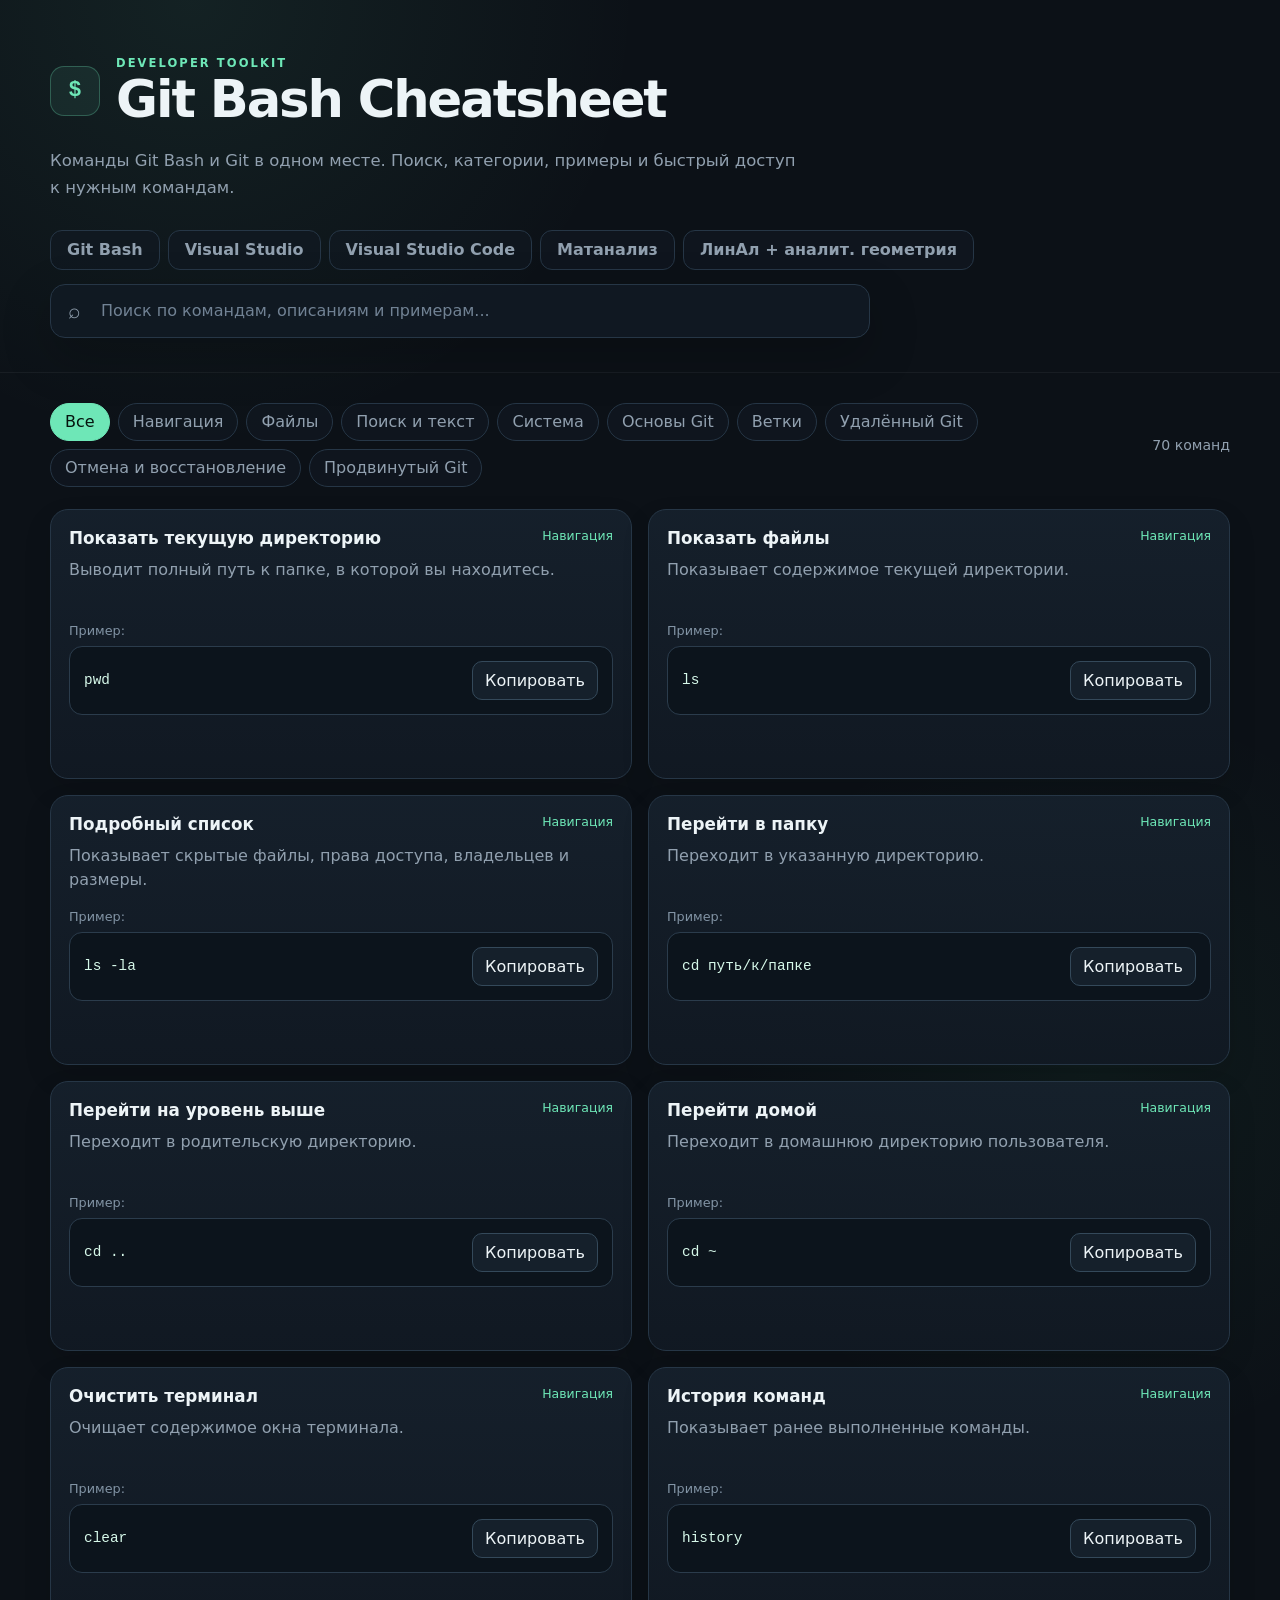
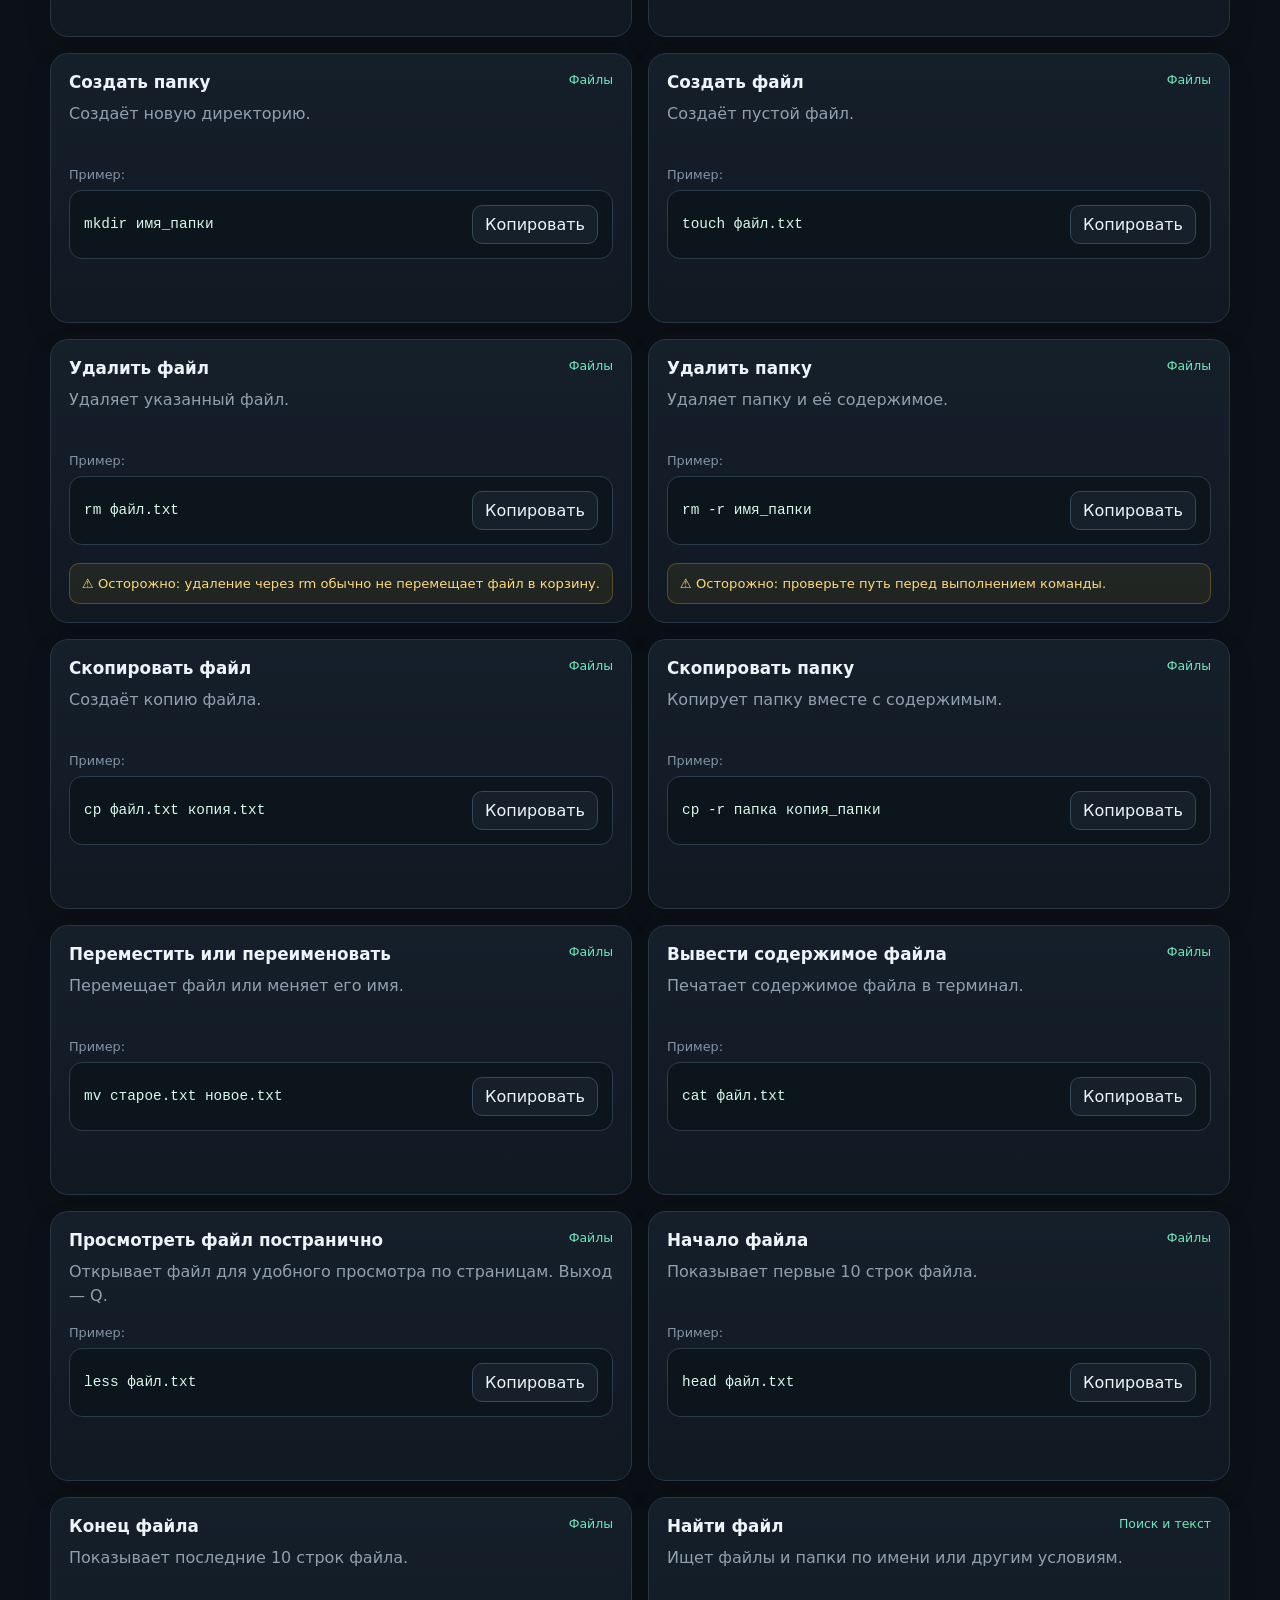
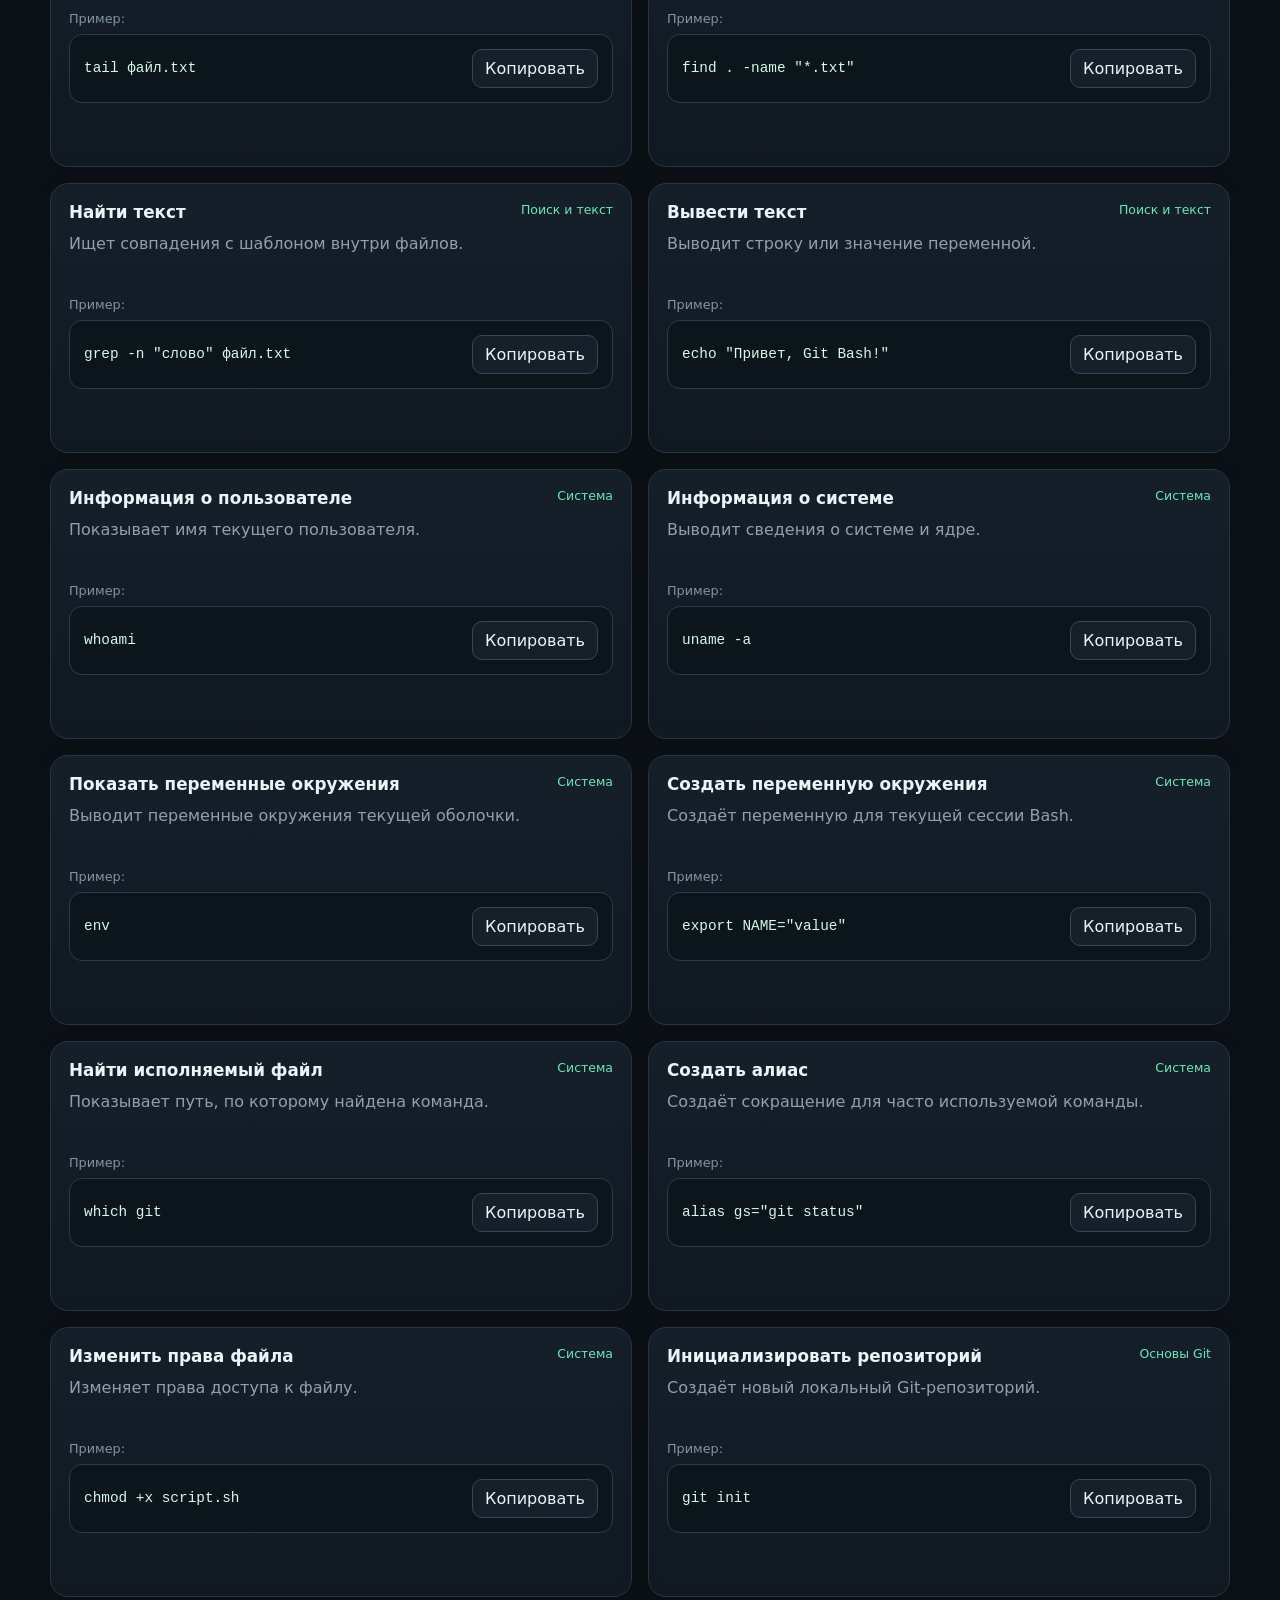
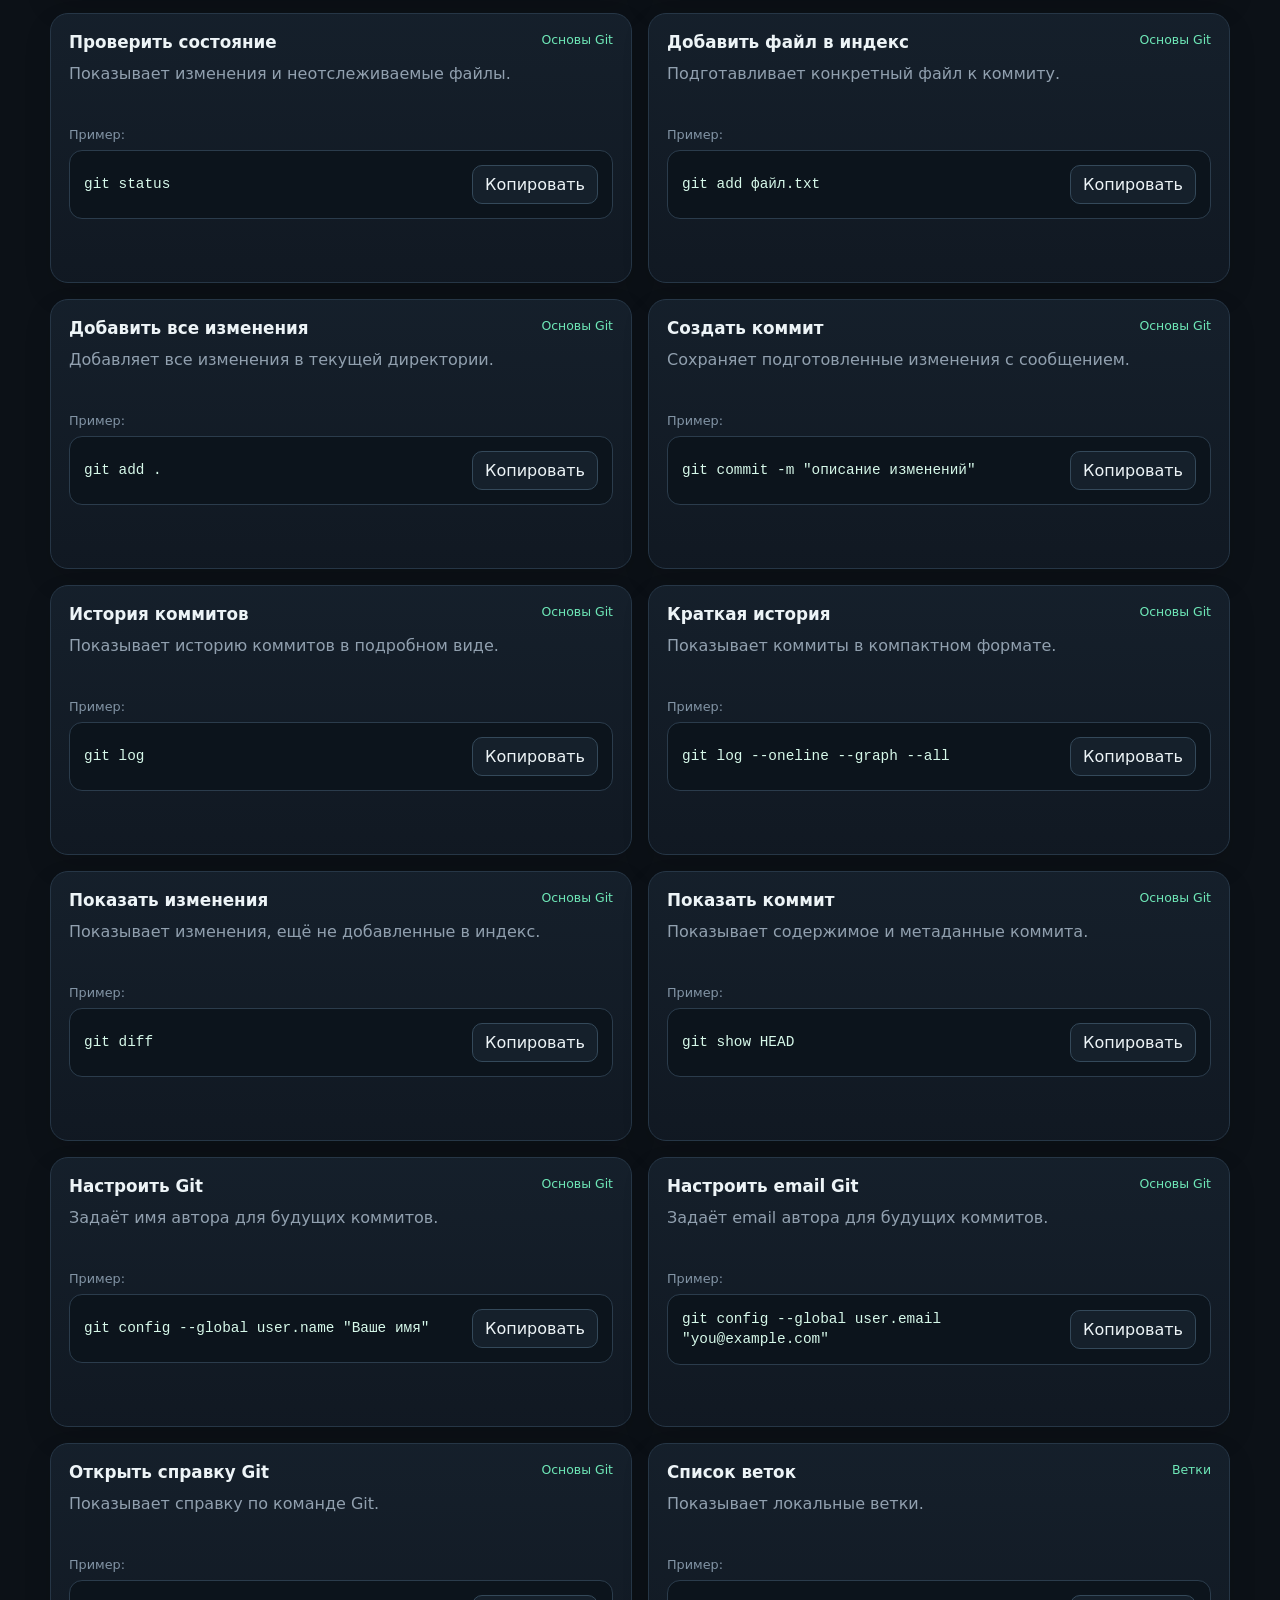
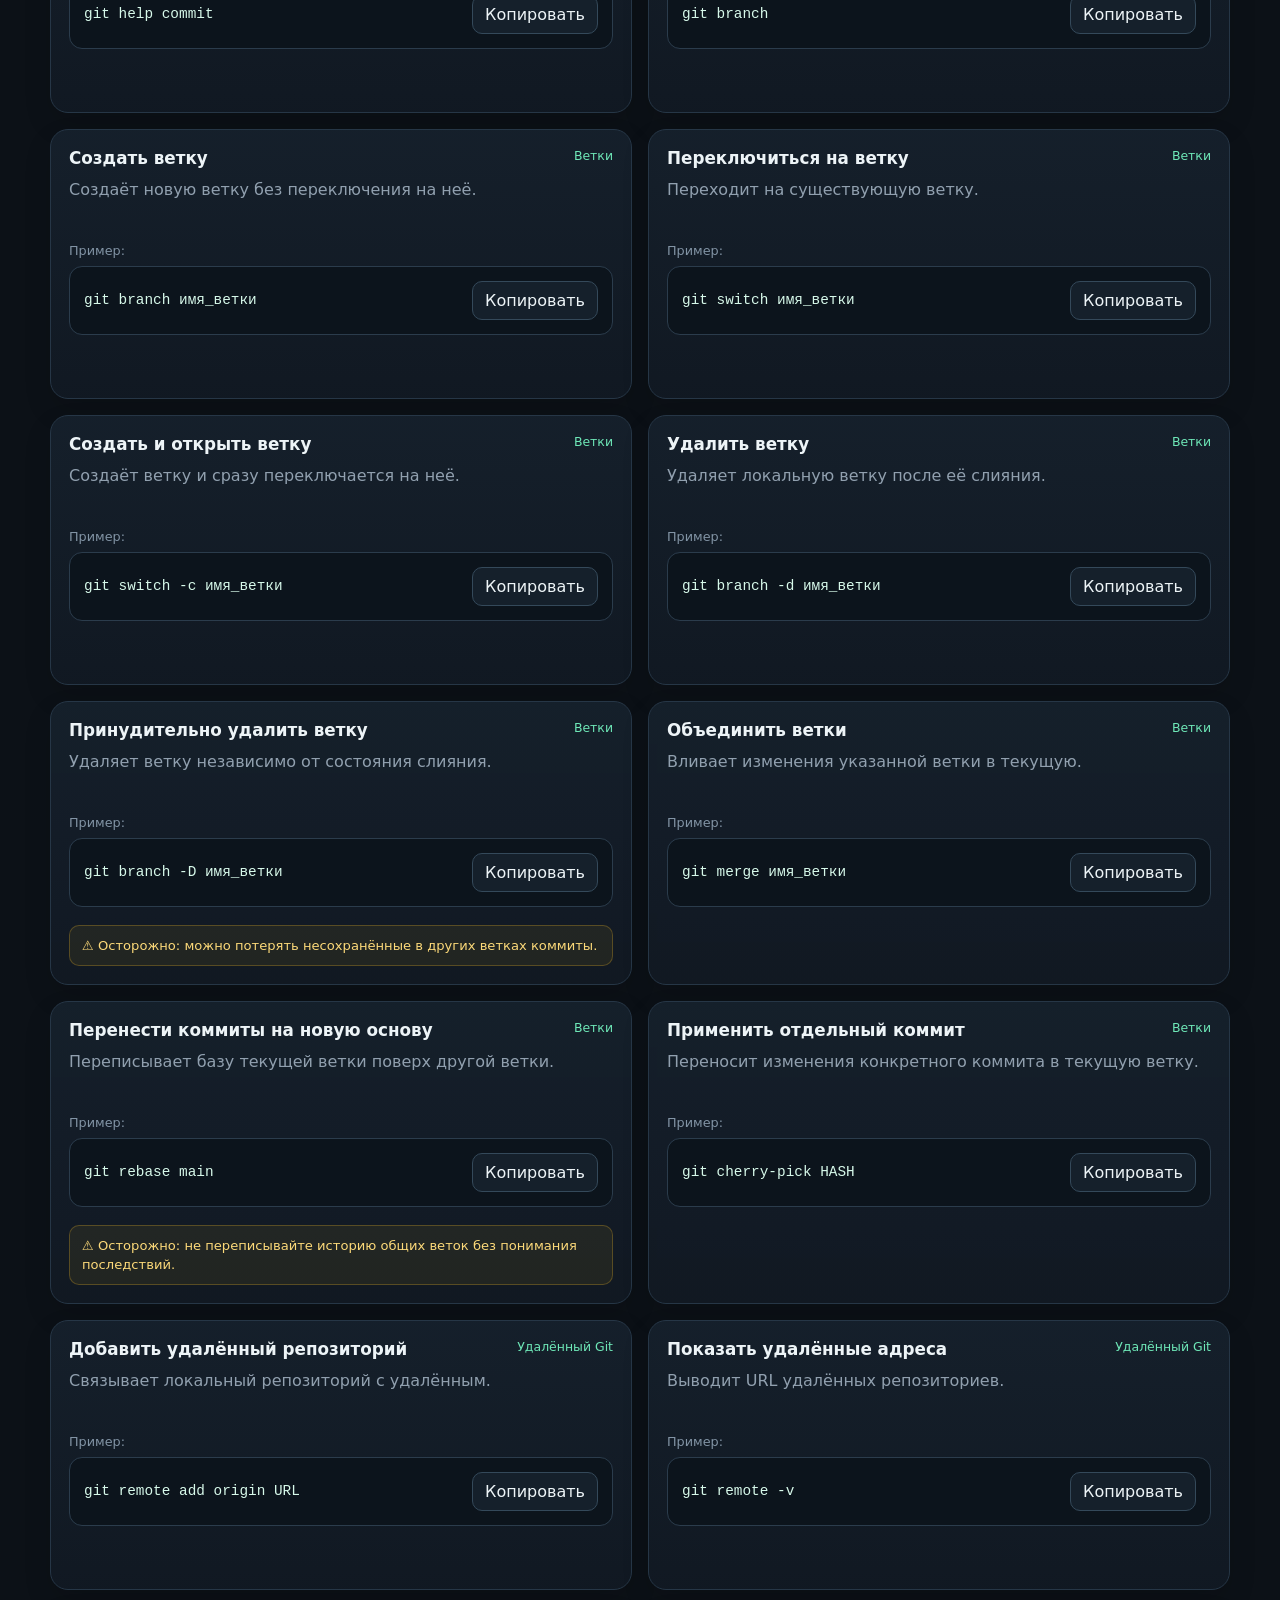
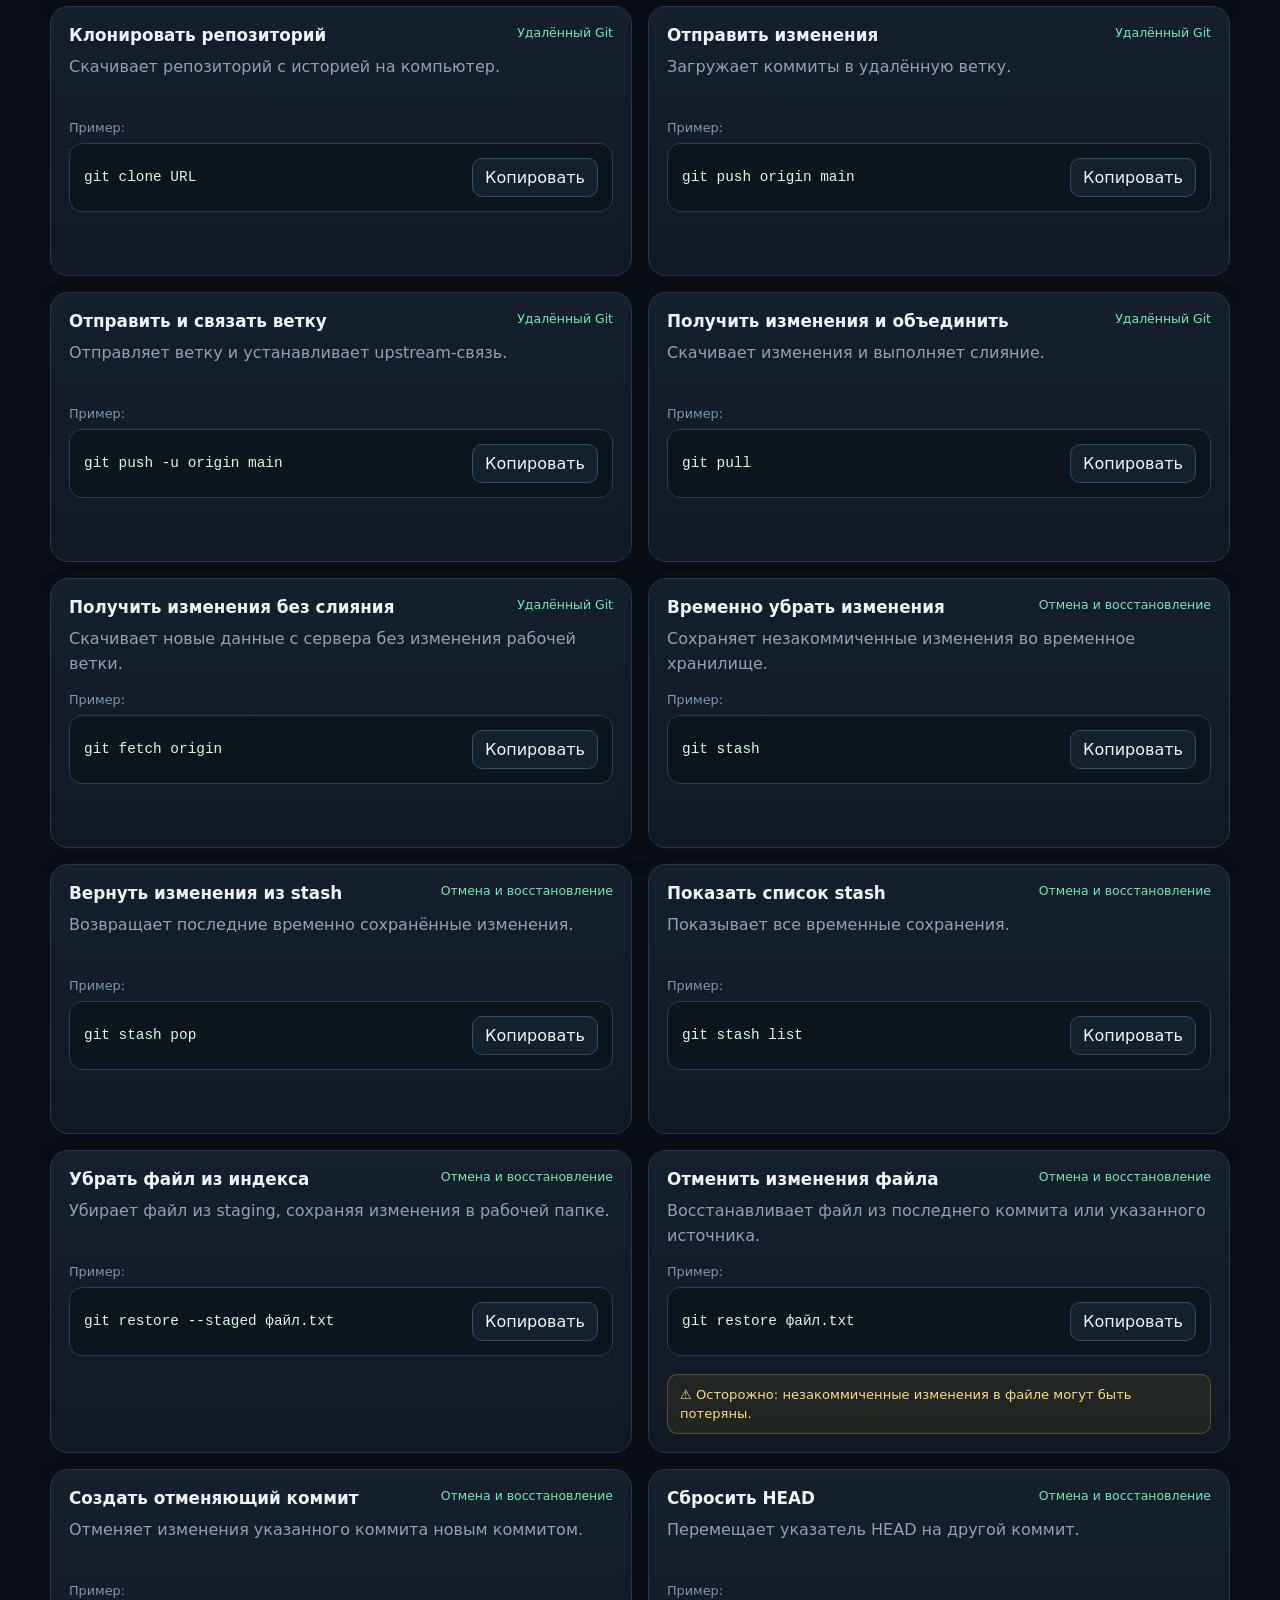
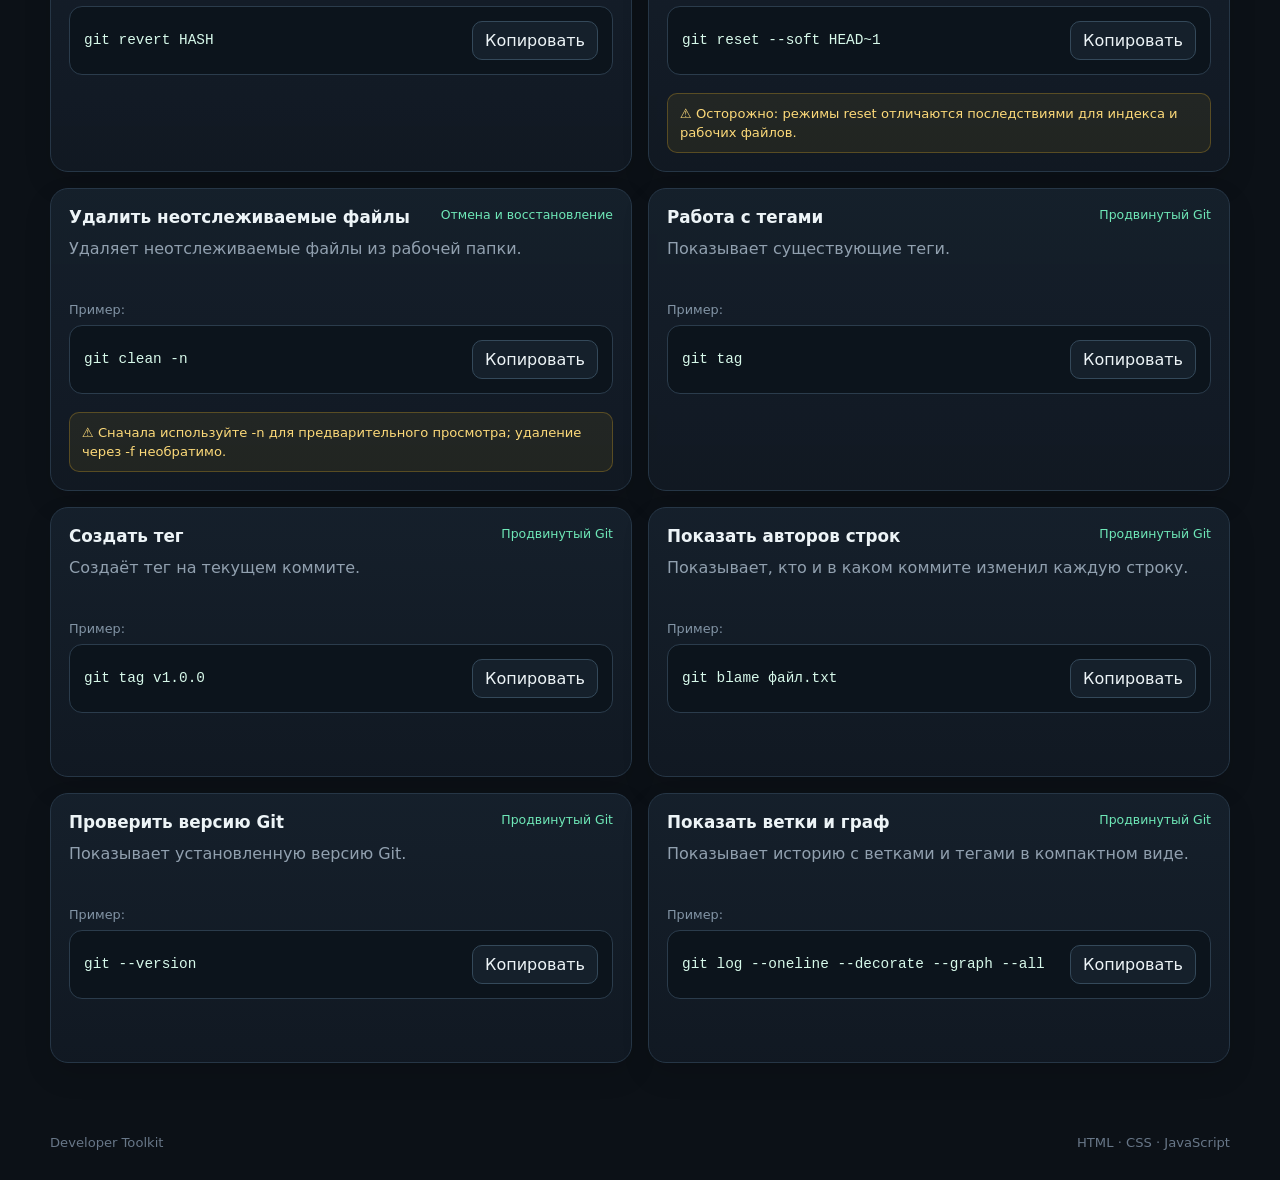
==== index.html @ b199ae19 "Initial commit" ====
<!DOCTYPE html>
<html lang="ru">
<head>
  <meta charset="UTF-8">
  <meta name="viewport" content="width=device-width, initial-scale=1.0">
  <meta name="description" content="Developer Toolkit — Git Bash, Visual Studio и Visual Studio Code для Python и C++.">
  <title>Developer Toolkit — Git Bash</title>
  <link rel="stylesheet" href="styles.css">
</head>
<body>
  <div class="page">
    <header class="hero">
      <div class="hero__content">
        <div class="brand">
          <div class="brand__icon">$</div>
          <div>
            <span class="eyebrow">DEVELOPER TOOLKIT</span>
            <h1>Git Bash Cheatsheet</h1>
          </div>
        </div>
        <p class="hero__text">Команды Git Bash и Git в одном месте. Поиск, категории, примеры и быстрый доступ к нужным командам.</p>
        <nav class="section-nav" aria-label="Разделы справочника">
  <a class="section-nav__item" href="index.html">Git Bash</a>
  <a class="section-nav__item" href="visual-studio.html">Visual Studio</a>
  <a class="section-nav__item" href="vscode.html">Visual Studio Code</a>
  <a class="section-nav__item" href="mathematical-analysis.html">Матанализ</a>
  <a class="section-nav__item" href="linear-algebra.html">ЛинАл + аналит. геометрия</a>
</nav>
        <div class="search" id="gitSearch">
          <span class="search__icon">⌕</span>
          <input id="searchInput" type="search" placeholder="Поиск по командам, описаниям и примерам..." autocomplete="off">
          <button id="clearSearch" class="search__clear" type="button" aria-label="Очистить поиск">×</button>
        </div>
      </div>
    </header>

    <main class="container">
<section id="gitbashView" class="view is-active" aria-label="Справочник Git Bash">
        <div class="toolbar">
          <div id="categoryTabs" class="tabs" role="tablist" aria-label="Категории команд"></div>
          <span id="commandCount" class="count"></span>
        </div>
        <section id="commandsGrid" class="commands-grid" aria-live="polite"></section>
        <div id="emptyState" class="empty hidden">
          <div class="empty__icon">⌁</div>
          <h2>Ничего не найдено</h2>
          <p>Попробуйте изменить поисковый запрос или выбрать другую категорию.</p>
        </div>
      </section>
    </main>

    <footer class="footer">
      <span>Developer Toolkit</span>
      <span>HTML · CSS · JavaScript</span>
    </footer>
  </div>
<script src="script.js"></script>
</body>
</html>
---- styles.css ----
/* =========================================================
   Git Bash Cheatsheet
   Основные переменные проекта
   ========================================================= */

:root {
  --bg: #0c1117;

  --surface: #111923;
  --surface-2: #16212d;
  --surface-3: #1a2735;

  --border: #263646;

  --text: #edf4f7;
  --muted: #91a0af;

  --accent: #6ee7b7;
  --accent-2: #4ade80;

  --warning: #fbbf24;
  --danger: #fb7185;

  --shadow: 0 18px 50px rgba(0, 0, 0, 0.22);

  --radius: 18px;
}


/* =========================================================
   Базовые настройки
   ========================================================= */

* {
  box-sizing: border-box;
}

html {
  scroll-behavior: smooth;
}

body {
  margin: 0;

  color: var(--text);

  background:
    radial-gradient(
      circle at 15% 0%,
      rgba(110, 231, 183, 0.08),
      transparent 28rem
    ),
    radial-gradient(
      circle at 85% 10%,
      rgba(74, 222, 128, 0.05),
      transparent 24rem
    ),
    var(--bg);

  font-family:
    Inter,
    ui-sans-serif,
    system-ui,
    -apple-system,
    BlinkMacSystemFont,
    "Segoe UI",
    sans-serif;
}

button,
input {
  font: inherit;
}

button {
  cursor: pointer;
}


/* =========================================================
   Общие контейнеры
   ========================================================= */

.hero__content,
.container,
.footer {
  width: min(1180px, calc(100% - 40px));
  margin: 0 auto;
}


/* =========================================================
   Верхняя часть сайта
   ========================================================= */

.hero {
  padding: 56px 20px 34px;

  border-bottom: 1px solid rgba(255, 255, 255, 0.05);
}

.brand {
  display: flex;
  align-items: center;
  gap: 16px;
}

.brand__icon {
  display: grid;

  width: 50px;
  height: 50px;

  place-items: center;

  border: 1px solid rgba(110, 231, 183, 0.28);
  border-radius: 14px;

  color: var(--accent);
  background: rgba(110, 231, 183, 0.08);

  font:
    700 1.35rem/1
    "Cascadia Code",
    Consolas,
    monospace;
}

.eyebrow {
  display: block;

  margin-bottom: 4px;

  color: var(--accent);

  font-size: 0.72rem;
  font-weight: 700;
  letter-spacing: 0.18em;
}

h1 {
  margin: 0;

  font-size: clamp(2rem, 4vw, 3.2rem);
  line-height: 1;
  letter-spacing: -0.04em;
}

.hero__text {
  max-width: 760px;

  margin: 22px 0 28px;

  color: var(--muted);

  font-size: 1.03rem;
  line-height: 1.65;
}


/* =========================================================
   Поиск
   ========================================================= */

.search {
  position: relative;

  display: flex;
  align-items: center;

  max-width: 820px;
}

.search input {
  width: 100%;
  height: 54px;

  padding: 0 54px 0 50px;

  border: 1px solid var(--border);
  border-radius: 15px;

  outline: none;

  color: var(--text);
  background: rgba(17, 25, 35, 0.92);

  box-shadow: var(--shadow);

  transition:
    border-color 0.2s,
    box-shadow 0.2s;
}

.search input::placeholder {
  color: #718294;
}

.search input:focus {
  border-color: rgba(110, 231, 183, 0.55);

  box-shadow:
    0 0 0 4px rgba(110, 231, 183, 0.08);
}

.search__icon {
  position: absolute;
  left: 18px;

  color: var(--muted);

  font-size: 1.3rem;

  pointer-events: none;
}

.search__clear {
  position: absolute;
  right: 12px;

  display: none;

  width: 34px;
  height: 34px;

  padding: 0;

  border: 0;
  border-radius: 10px;

  color: var(--muted);
  background: transparent;

  font-size: 1.25rem;
}

.search__clear:hover {
  color: var(--text);
  background: var(--surface-3);
}




/* =========================================================
   Навигация по разделам
   ========================================================= */

.section-nav {
  display: flex;
  gap: 8px;
  margin: 26px 0 14px;
}

.section-nav__item {
  min-height: 40px;
  padding: 0 16px;
  border: 1px solid var(--border);
  border-radius: 12px;
  color: var(--muted);
  background: rgba(17, 25, 35, 0.62);
  font-weight: 700;
  transition: color 0.2s ease, border-color 0.2s ease, background 0.2s ease, transform 0.2s ease;
}

.section-nav__item:hover {
  color: var(--text);
  border-color: #3a4e61;
  transform: translateY(-1px);
}

.section-nav__item.is-active {
  color: #06130e;
  border-color: var(--accent);
  background: var(--accent);
}

.view[hidden] {
  display: none;
}

/* =========================================================
   Инструкция по Visual Studio
   ========================================================= */

.guide-hero {
  display: flex;
  align-items: center;
  justify-content: space-between;
  gap: 28px;
  margin-bottom: 22px;
  padding: 28px;
  border: 1px solid var(--border);
  border-radius: var(--radius);
  background:
    radial-gradient(circle at 85% 20%, rgba(110, 231, 183, 0.1), transparent 18rem),
    linear-gradient(180deg, rgba(22, 33, 45, 0.92), rgba(17, 25, 35, 0.96));
  box-shadow: var(--shadow);
}

.guide-hero h2 {
  margin: 7px 0 8px;
  font-size: clamp(1.65rem, 3vw, 2.25rem);
  letter-spacing: -0.035em;
}

.guide-hero p {
  max-width: 760px;
  margin: 0;
  color: var(--muted);
  line-height: 1.65;
}

.guide-hero__badge {
  display: grid;
  flex: 0 0 auto;
  width: 76px;
  height: 76px;
  place-items: center;
  border: 1px solid rgba(110, 231, 183, 0.28);
  border-radius: 20px;
  color: var(--accent);
  background: rgba(110, 231, 183, 0.08);
  font: 800 1.55rem/1 "Cascadia Code", Consolas, monospace;
}

.guide-grid {
  display: grid;
  grid-template-columns: repeat(2, minmax(0, 1fr));
  gap: 16px;
}

.guide-card {
  position: relative;
  min-height: 100%;
  padding: 22px 22px 22px 58px;
  border: 1px solid var(--border);
  border-radius: var(--radius);
  background: linear-gradient(180deg, rgba(22, 33, 45, 0.9), rgba(17, 25, 35, 0.95));
  box-shadow: 0 12px 28px rgba(0, 0, 0, 0.12);
}

.guide-card--wide {
  grid-column: 1 / -1;
}

.guide-card__number {
  position: absolute;
  top: 22px;
  left: 18px;
  color: var(--accent);
  font: 800 0.82rem/1 "Cascadia Code", Consolas, monospace;
  letter-spacing: 0.08em;
}

.guide-card h3 {
  margin: 0 0 10px;
  font-size: 1.08rem;
}

.guide-card p,
.guide-card li {
  color: var(--muted);
  line-height: 1.6;
}

.guide-card p {
  margin: 0 0 12px;
}

.guide-card ol,
.guide-card ul {
  margin: 0;
  padding-left: 20px;
}

.guide-card li + li {
  margin-top: 7px;
}

.guide-card code {
  padding: 2px 6px;
  border: 1px solid #2b3c4c;
  border-radius: 7px;
  color: #d7f9ea;
  background: #0c141c;
  font-family: "Cascadia Code", Consolas, monospace;
  font-size: 0.9em;
}

.info-note {
  margin-top: 14px;
  padding: 12px 13px;
  border: 1px solid rgba(110, 231, 183, 0.2);
  border-radius: 11px;
  color: #bfddcf;
  background: rgba(110, 231, 183, 0.06);
  line-height: 1.5;
}

.steps-row {
  display: grid;
  grid-template-columns: repeat(4, minmax(0, 1fr));
  gap: 12px;
  margin-top: 16px;
}

.steps-row > div {
  padding: 14px;
  border: 1px solid #2b3c4c;
  border-radius: 12px;
  background: #0c141c;
}

.steps-row span {
  display: inline-grid;
  width: 28px;
  height: 28px;
  place-items: center;
  margin-bottom: 9px;
  border-radius: 8px;
  color: #06130e;
  background: var(--accent);
  font-weight: 800;
}

.steps-row p {
  margin: 0;
  font-size: 0.9rem;
}

kbd {
  display: inline-block;
  padding: 3px 7px;
  border: 1px solid #43586b;
  border-bottom-width: 2px;
  border-radius: 6px;
  color: var(--text);
  background: #18242f;
  font: 600 0.78rem/1.2 "Cascadia Code", Consolas, monospace;
  white-space: nowrap;
}

.hotkeys {
  display: grid;
  grid-template-columns: repeat(4, minmax(0, 1fr));
  gap: 10px;
  margin-top: 15px;
}

.hotkeys > div {
  display: flex;
  flex-direction: column;
  gap: 7px;
  padding: 12px;
  border: 1px solid #2b3c4c;
  border-radius: 11px;
  background: #0c141c;
}

.hotkeys span {
  color: var(--muted);
  font-size: 0.8rem;
}


/* =========================================================
   Основной контент
   ========================================================= */

.container {
  padding: 30px 0 50px;
}

.toolbar {
  display: flex;
  align-items: center;
  justify-content: space-between;
  gap: 20px;

  margin-bottom: 22px;
}


/* =========================================================
   Кнопки категорий
   ========================================================= */

.tabs {
  display: flex;
  flex-wrap: wrap;
  gap: 8px;
}

.tab {
  min-height: 38px;

  padding: 0 14px;

  border: 1px solid var(--border);
  border-radius: 999px;

  color: var(--muted);
  background: rgba(17, 25, 35, 0.62);

  transition:
    color 0.2s ease,
    border-color 0.2s ease,
    background 0.2s ease;
}

.tab:hover {
  color: var(--text);
  border-color: #3a4e61;
}

.tab.is-active {
  color: #06130e;
  border-color: var(--accent);
  background: var(--accent);
}

.count {
  flex: 0 0 auto;

  color: var(--muted);

  font-size: 0.88rem;
}


/* =========================================================
   Сетка карточек
   ========================================================= */

.commands-grid {
  display: grid;

  grid-template-columns: repeat(2, minmax(0, 1fr));

  gap: 16px;
}


/* =========================================================
   Карточка команды
   ========================================================= */

.command-card {
  display: flex;
  flex-direction: column;

  min-height: 270px;

  overflow: hidden;

  border: 1px solid var(--border);
  border-radius: var(--radius);

  background:
    linear-gradient(
      180deg,
      rgba(22, 33, 45, 0.9),
      rgba(17, 25, 35, 0.94)
    );

  box-shadow: 0 12px 28px rgba(0, 0, 0, 0.12);

  transition:
    transform 0.2s ease,
    border-color 0.2s ease,
    box-shadow 0.2s ease;
}

.command-card:hover {
  transform: translateY(-2px);

  border-color: #365064;

  box-shadow: 0 18px 36px rgba(0, 0, 0, 0.18);
}

.command-card__top {
  display: flex;
  justify-content: space-between;
  gap: 16px;

  padding: 18px 18px 10px;
}

.command-card__title {
  margin: 0;

  font-size: 1.05rem;
}

.command-card__category {
  color: var(--accent);

  font-size: 0.78rem;

  white-space: nowrap;
}

.command-card__description {
  min-height: 50px;

  margin: 0;
  padding: 0 18px;

  color: var(--muted);

  line-height: 1.55;
}


/* =========================================================
   Пример команды
   ========================================================= */

.example {
  margin: 15px 18px 0;

  color: #8294a5;

  font-size: 0.8rem;
}

.command {
  display: flex;
  align-items: center;
  gap: 12px;

  margin: 8px 18px 18px;
  padding: 14px;

  border: 1px solid #2b3c4c;
  border-radius: 13px;

  background: #0c141c;
}

.command code {
  min-width: 0;

  overflow-x: auto;

  color: #d7f9ea;

  font-family:
    "Cascadia Code",
    Consolas,
    monospace;

  font-size: 0.9rem;
  line-height: 1.45;

  scrollbar-width: none;
}

.command code::-webkit-scrollbar {
  display: none;
}


/* =========================================================
   Кнопка "Копировать"
   ========================================================= */

.copy-btn {
  flex: 0 0 auto;

  margin-left: auto;
  padding: 9px 12px;

  border: 1px solid #34495a;
  border-radius: 10px;

  color: var(--text);
  background: #15202b;

  transition:
    color 0.18s ease,
    border-color 0.18s ease,
    background 0.18s ease;
}

.copy-btn:hover {
  border-color: rgba(110, 231, 183, 0.5);

  color: #06130e;
  background: var(--accent);
}

.copy-btn.is-copied {
  border-color: transparent;

  color: #06130e;
  background: var(--accent-2);
}


/* =========================================================
   Предупреждения
   ========================================================= */

.warning {
  margin: 0 18px 18px;
  padding: 10px 12px;

  border: 1px solid rgba(251, 191, 36, 0.25);
  border-radius: 10px;

  color: #fcd979;
  background: rgba(251, 191, 36, 0.07);

  font-size: 0.82rem;
  line-height: 1.45;
}


/* =========================================================
   Пустой результат поиска
   ========================================================= */

.empty {
  display: grid;

  place-items: center;

  padding: 90px 20px;

  text-align: center;
}

.empty__icon {
  color: var(--accent);

  font-size: 2rem;
}

.empty h2 {
  margin: 12px 0 6px;
}

.empty p {
  margin: 0;

  color: var(--muted);
}

.hidden {
  display: none !important;
}


/* =========================================================
   Нижняя часть сайта
   ========================================================= */

.footer {
  display: flex;
  justify-content: space-between;
  gap: 20px;

  padding: 22px 0 30px;

  color: #687788;

  font-size: 0.82rem;
}


/* =========================================================
   Уведомление после копирования
   ========================================================= */

.toast {
  position: fixed;
  right: 22px;
  bottom: 22px;
  z-index: 10;

  max-width: min(420px, calc(100vw - 44px));

  padding: 12px 14px;

  border: 1px solid rgba(110, 231, 183, 0.25);
  border-radius: 12px;

  color: var(--text);
  background: #111b24;

  box-shadow: var(--shadow);

  opacity: 0;
  transform: translateY(12px);

  pointer-events: none;

  transition:
    opacity 0.2s ease,
    transform 0.2s ease;
}

.toast.is-visible {
  opacity: 1;

  transform: translateY(0);
}


/* =========================================================
   Адаптация под планшеты
   ========================================================= */

@media (max-width: 820px) {
  .commands-grid,
  .guide-grid {
    grid-template-columns: 1fr;
  }

  .guide-card--wide {
    grid-column: auto;
  }

  .steps-row,
  .hotkeys {
    grid-template-columns: repeat(2, minmax(0, 1fr));
  }

  .toolbar {
    align-items: flex-start;
    flex-direction: column;
  }
}


/* =========================================================
   Адаптация под телефоны
   ========================================================= */

@media (max-width: 600px) {
  .hero {
    padding-top: 34px;
  }

  .hero__content,
  .container,
  .footer {
    width: min(100% - 28px, 1180px);
  }

  .brand__icon {
    width: 44px;
    height: 44px;
  }

  .section-nav {
    width: 100%;
  }

  .section-nav__item {
    flex: 1;
  }

  .guide-hero {
    align-items: flex-start;
  }

  .guide-hero__badge {
    width: 58px;
    height: 58px;
    border-radius: 16px;
    font-size: 1.15rem;
  }

  .steps-row,
  .hotkeys {
    grid-template-columns: 1fr;
  }

  .search input {
    height: 50px;
  }

  .command {
    align-items: flex-start;
    flex-direction: column;
  }

  .copy-btn {
    width: 100%;

    margin-left: 0;
  }

  .footer {
    align-items: flex-start;
    flex-direction: column;
  }
}

/* =========================================================
   Расширенная инструкция Visual Studio
   ========================================================= */

.guide-grid--full {
  grid-template-columns: repeat(2, minmax(0, 1fr));
}

.guide-section-card {
  scroll-margin-top: 24px;
}

.guide-card--wide.guide-section-card > div:last-child {
  min-width: 0;
}

.guide-label {
  display: inline-block;
  margin-bottom: 7px;
  color: var(--accent);
  font-size: 0.72rem;
  font-weight: 800;
  letter-spacing: 0.12em;
}

.guide-intro {
  display: grid;
  grid-template-columns: 1fr 1.4fr;
  gap: 16px;
  margin-bottom: 16px;
}

.guide-toc {
  display: grid;
  grid-template-columns: repeat(2, minmax(0, 1fr));
  gap: 8px;
  padding: 14px;
  border: 1px solid var(--border);
  border-radius: var(--radius);
  background: rgba(17, 25, 35, 0.72);
}

.guide-toc a {
  padding: 9px 11px;
  border: 1px solid #2b3c4c;
  border-radius: 9px;
  color: var(--muted);
  background: #0c141c;
  text-decoration: none;
  font-size: 0.84rem;
  transition: color .2s ease, border-color .2s ease, transform .2s ease;
}

.guide-toc a:hover {
  color: var(--text);
  border-color: var(--accent);
  transform: translateY(-1px);
}

.guide-steps {
  display: grid !important;
  gap: 9px;
  padding-left: 21px !important;
}

.guide-steps li::marker {
  color: var(--accent);
  font-weight: 800;
}

.guide-compare,
.concept-grid,
.interface-grid,
.guide-two-columns,
.launch-grid,
.workflow-grid,
.roadmap {
  display: grid;
  gap: 10px;
  margin-top: 16px;
}

.guide-compare {
  grid-template-columns: repeat(2, minmax(0, 1fr));
}

.guide-compare > div,
.concept-grid > div,
.interface-grid > div,
.guide-two-columns > div,
.launch-card,
.workflow-grid > div,
.roadmap > div,
.settings-card {
  padding: 14px;
  border: 1px solid #2b3c4c;
  border-radius: 12px;
  background: #0c141c;
}

.guide-compare span,
.concept-grid p,
.interface-grid span,
.guide-two-columns p,
.launch-card p,
.workflow-grid span,
.roadmap small,
.settings-card span {
  display: block;
  margin-top: 5px;
  color: var(--muted);
  line-height: 1.5;
  font-size: 0.87rem;
}

.concept-grid {
  grid-template-columns: repeat(4, minmax(0, 1fr));
}

.concept-icon {
  display: inline-grid;
  min-width: 34px;
  height: 28px;
  place-items: center;
  margin-bottom: 8px;
  padding: 0 7px;
  border-radius: 8px;
  color: #06130e;
  background: var(--accent);
  font: 800 0.76rem/1 "Cascadia Code", Consolas, monospace;
}

.concept-grid p {
  margin: 0;
}

.interface-grid {
  grid-template-columns: repeat(4, minmax(0, 1fr));
}

.guide-two-columns {
  grid-template-columns: repeat(2, minmax(0, 1fr));
}

.guide-two-columns h4 {
  margin: 0;
  font-size: 0.95rem;
}

.guide-two-columns p {
  margin: 7px 0 0;
}

.flow-list {
  display: grid;
  gap: 8px;
  margin-top: 14px;
}

.flow-list > div {
  display: grid;
  grid-template-columns: 30px 1fr;
  column-gap: 9px;
  padding: 10px 12px;
  border: 1px solid #2b3c4c;
  border-radius: 10px;
  background: #0c141c;
}

.flow-list span {
  grid-row: span 2;
  display: grid;
  width: 28px;
  height: 28px;
  place-items: center;
  border-radius: 8px;
  color: #06130e;
  background: var(--accent);
  font: 800 0.68rem/1 "Cascadia Code", Consolas, monospace;
}

.flow-list small {
  color: var(--muted);
  line-height: 1.4;
}

.pipeline {
  display: grid;
  grid-template-columns: 1fr auto 1.3fr auto 1.3fr auto 1fr;
  align-items: stretch;
  gap: 9px;
  margin: 16px 0;
}

.pipeline > div {
  display: flex;
  flex-direction: column;
  justify-content: center;
  min-width: 0;
  padding: 14px;
  border: 1px solid #2b3c4c;
  border-radius: 11px;
  background: #0c141c;
}

.pipeline > div span {
  margin-top: 5px;
  color: var(--muted);
  font-size: 0.78rem;
  line-height: 1.4;
}

.pipeline > b {
  align-self: center;
  color: var(--accent);
}

.guide-muted,
.guide-source {
  color: var(--muted);
  line-height: 1.6;
}

.launch-grid {
  grid-template-columns: repeat(4, minmax(0, 1fr));
}

.launch-card {
  display: flex;
  flex-direction: column;
}

.launch-card--primary {
  border-color: rgba(110, 231, 183, 0.25);
  background: rgba(110, 231, 183, 0.055);
}

.launch-card kbd {
  width: fit-content;
  margin-bottom: 10px;
}

.launch-card p {
  margin: 0;
}

.guide-steps-row {
  display: grid;
  grid-template-columns: repeat(4, minmax(0, 1fr));
  gap: 10px;
  margin-top: 16px;
}

.guide-steps-row > div {
  padding: 13px;
  border: 1px solid #2b3c4c;
  border-radius: 11px;
  background: #0c141c;
}

.guide-steps-row > div > span {
  display: grid;
  width: 27px;
  height: 27px;
  place-items: center;
  margin-bottom: 8px;
  border-radius: 8px;
  color: #06130e;
  background: var(--accent);
  font-weight: 800;
}

.guide-steps-row p {
  margin: 5px 0 0;
  font-size: 0.82rem;
}

.code-demo {
  margin-top: 16px;
  overflow: hidden;
  border: 1px solid #2b3c4c;
  border-radius: 12px;
  background: #081017;
}

.code-demo__title {
  display: block;
  padding: 10px 13px;
  border-bottom: 1px solid #2b3c4c;
  color: var(--muted);
  font-size: 0.78rem;
  font-weight: 700;
}

.code-demo pre {
  overflow-x: auto;
  margin: 0;
  padding: 15px;
}

.code-demo code {
  color: #d7f9ea;
  background: transparent;
  border: 0;
}

.debug-timeline {
  display: grid;
  grid-template-columns: repeat(5, minmax(0, 1fr));
  gap: 9px;
  margin-top: 16px;
}

.debug-timeline > div {
  padding: 13px;
  border: 1px solid #2b3c4c;
  border-radius: 11px;
  background: #0c141c;
}

.debug-timeline > div > span {
  display: grid;
  width: 28px;
  height: 28px;
  place-items: center;
  margin-bottom: 9px;
  border-radius: 50%;
  color: #06130e;
  background: var(--accent);
  font-weight: 800;
}

.debug-timeline p {
  margin-top: 7px;
  font-size: 0.81rem;
}

.error-table {
  margin-top: 14px;
  overflow: hidden;
  border: 1px solid #2b3c4c;
  border-radius: 12px;
}

.error-row {
  display: grid;
  grid-template-columns: 1fr 1.45fr 1.3fr;
  border-top: 1px solid #2b3c4c;
}

.error-row:first-child {
  border-top: 0;
}

.error-row span {
  padding: 11px 12px;
  color: var(--muted);
  font-size: 0.82rem;
  line-height: 1.45;
}

.error-row span + span {
  border-left: 1px solid #2b3c4c;
}

.error-row--head span {
  color: var(--text);
  background: #121e29;
  font-weight: 800;
}

.feature-list--large li {
  margin-bottom: 9px;
}

.settings-card {
  margin-top: 10px;
}

.settings-card b {
  display: block;
}

.workflow-grid {
  grid-template-columns: repeat(4, minmax(0, 1fr));
}

.workflow-grid > div {
  display: flex;
  flex-direction: column;
}

.workflow-grid strong {
  margin-bottom: 8px;
  color: var(--accent);
  font: 800 0.78rem/1 "Cascadia Code", Consolas, monospace;
}

.workflow-grid span {
  margin-top: 6px;
}

.roadmap {
  grid-template-columns: repeat(3, minmax(0, 1fr));
}

.roadmap > div {
  display: grid;
  grid-template-columns: 34px 1fr;
  column-gap: 9px;
}

.roadmap span {
  grid-row: span 2;
  display: grid;
  width: 30px;
  height: 30px;
  place-items: center;
  border-radius: 8px;
  color: #06130e;
  background: var(--accent);
  font: 800 0.72rem/1 "Cascadia Code", Consolas, monospace;
}

.roadmap small {
  margin-top: 3px;
}

.hotkeys--large {
  grid-template-columns: repeat(4, minmax(0, 1fr));
}

.guide-source {
  margin-top: 13px;
  font-size: 0.8rem;
}

@media (max-width: 1040px) {
  .guide-intro,
  .interface-grid,
  .launch-grid,
  .workflow-grid,
  .debug-timeline {
    grid-template-columns: repeat(2, minmax(0, 1fr));
  }

  .concept-grid,
  .roadmap,
  .hotkeys--large {
    grid-template-columns: repeat(2, minmax(0, 1fr));
  }

  .pipeline {
    grid-template-columns: 1fr;
  }

  .pipeline > b {
    transform: rotate(90deg);
  }

  .error-row {
    grid-template-columns: 1fr;
  }

  .error-row span + span {
    border-left: 0;
    border-top: 1px solid #2b3c4c;
  }
}

@media (max-width: 700px) {
  .guide-intro,
  .guide-compare,
  .guide-two-columns,
  .concept-grid,
  .interface-grid,
  .launch-grid,
  .guide-steps-row,
  .debug-timeline,
  .workflow-grid,
  .roadmap,
  .hotkeys--large,
  .guide-toc {
    grid-template-columns: 1fr;
  }

  .guide-hero {
    padding: 22px;
  }
}


/* =========================================================
   VISUAL STUDIO CODE GUIDE
   ========================================================= */

.vscode-hero {
  margin-bottom: 1.2rem;
}

.vscode-hero .guide-hero__badge {
  line-height: 0.92;
  font-size: 1.5rem;
  letter-spacing: -0.05em;
}

.vscode-guide-grid {
  margin-top: 0;
}

.extension-grid {
  display: grid;
  grid-template-columns: repeat(3, minmax(0, 1fr));
  gap: 1rem;
  margin-top: 1.2rem;
}

.extension-card {
  padding: 1.1rem;
  border: 1px solid rgba(255, 255, 255, 0.08);
  border-radius: 18px;
  background: rgba(255, 255, 255, 0.025);
}

.extension-card h4 {
  margin: 0.45rem 0 0.55rem;
}

.extension-card p {
  margin: 0;
}

.extension-card__tag {
  display: inline-flex;
  padding: 0.3rem 0.55rem;
  border-radius: 999px;
  font-size: 0.68rem;
  letter-spacing: 0.08em;
  font-weight: 700;
  background: rgba(255, 255, 255, 0.06);
}

.extension-card__note {
  margin-top: 0.85rem;
  padding-top: 0.8rem;
  border-top: 1px solid rgba(255, 255, 255, 0.07);
  color: var(--muted, #97a0af);
  font-size: 0.84rem;
  line-height: 1.55;
}

.compare-strip {
  display: grid;
  grid-template-columns: repeat(4, minmax(0, 1fr));
  gap: 0.8rem;
  margin: 1.15rem 0;
}

.compare-strip > div {
  display: grid;
  gap: 0.35rem;
  padding: 1rem;
  border: 1px solid rgba(255, 255, 255, 0.08);
  border-radius: 16px;
  background: rgba(255, 255, 255, 0.025);
}

.compare-strip span {
  color: var(--muted, #97a0af);
  font-size: 0.85rem;
  line-height: 1.45;
}

.file-tree {
  margin: 1rem 0;
  padding: 1rem 1.15rem;
  border-radius: 16px;
  background: rgba(255, 255, 255, 0.035);
  border: 1px solid rgba(255, 255, 255, 0.07);
  font-family: ui-monospace, SFMono-Regular, Menlo, Consolas, monospace;
  font-size: 0.9rem;
  line-height: 1.75;
}

.file-tree__indent {
  padding-left: 1.4rem;
}

.guide-steps-row--detailed {
  grid-template-columns: repeat(5, minmax(0, 1fr));
}

.terminal-cheatsheet {
  display: grid;
  grid-template-columns: repeat(2, minmax(0, 1fr));
  gap: 0.7rem;
  margin: 1rem 0 1.2rem;
}

.terminal-cheatsheet > div {
  display: grid;
  grid-template-columns: max-content 1fr;
  align-items: center;
  gap: 0.8rem;
  padding: 0.85rem 1rem;
  border-radius: 14px;
  border: 1px solid rgba(255, 255, 255, 0.08);
  background: rgba(255, 255, 255, 0.025);
}

.terminal-cheatsheet span {
  color: var(--muted, #97a0af);
  font-size: 0.86rem;
}

.debug-checklist {
  display: grid;
  grid-template-columns: repeat(4, minmax(0, 1fr));
  gap: 0.8rem;
  margin-top: 1.1rem;
}

.debug-checklist > div {
  padding: 1rem;
  border-radius: 16px;
  border: 1px solid rgba(255, 255, 255, 0.08);
  background: rgba(255, 255, 255, 0.025);
}

.debug-checklist > div > span {
  display: inline-flex;
  margin-bottom: 0.55rem;
  font-size: 0.72rem;
  color: #7fb2ff;
  font-weight: 700;
}

.debug-checklist p {
  margin: 0.55rem 0 0;
  color: var(--muted, #97a0af);
  font-size: 0.86rem;
}

.workflow-grid--vscode {
  grid-template-columns: repeat(4, minmax(0, 1fr));
}

@media (max-width: 1100px) {
  .extension-grid,
  .compare-strip {
    grid-template-columns: 1fr 1fr;
  }

  .guide-steps-row--detailed,
  .debug-checklist {
    grid-template-columns: repeat(2, minmax(0, 1fr));
  }

  .workflow-grid--vscode {
    grid-template-columns: repeat(2, minmax(0, 1fr));
  }
}

@media (max-width: 720px) {
  .extension-grid,
  .compare-strip,
  .terminal-cheatsheet,
  .debug-checklist,
  .workflow-grid--vscode,
  .guide-steps-row--detailed {
    grid-template-columns: 1fr;
  }

  .terminal-cheatsheet > div {
    grid-template-columns: 1fr;
  }
}

/* Убираем встроенный крестик Chromium в input[type="search"], чтобы не было двух крестиков. */
input[type="search"]::-webkit-search-cancel-button {
  -webkit-appearance: none;
  appearance: none;
  display: none;
}

.section-nav__item {
  display: inline-flex;
  align-items: center;
  justify-content: center;
  text-decoration: none;
}


/* =========================================================
   MATHEMATICS GUIDES
   ========================================================= */
.math-hero{background:radial-gradient(circle at 86% 18%,rgba(110,231,183,.12),transparent 20rem),radial-gradient(circle at 10% 70%,rgba(102,126,234,.08),transparent 18rem),linear-gradient(180deg,rgba(22,33,45,.94),rgba(17,25,35,.98));}
.linear-hero{background:radial-gradient(circle at 86% 18%,rgba(110,231,183,.11),transparent 20rem),radial-gradient(circle at 12% 78%,rgba(90,120,255,.08),transparent 18rem),linear-gradient(180deg,rgba(22,33,45,.94),rgba(17,25,35,.98));}
.math-guide-grid,.linear-guide-grid{margin-top:0;}
.formula-box{margin:14px 0;padding:14px 16px;overflow-x:auto;border:1px solid #2b3c4c;border-radius:12px;background:#0a131b;color:#e8f8f2;}
.formula-grid,.formula-table,.theorem-grid,.method-grid,.book-grid{display:grid;gap:10px;margin-top:15px;}
.formula-grid,.formula-table{grid-template-columns:repeat(2,minmax(0,1fr));}
.formula-table>div,.theorem-grid>div,.method-grid>div,.book-grid>div{padding:14px;border:1px solid #2b3c4c;border-radius:12px;background:#0c141c;}
.formula-table>div{display:grid;grid-template-columns:minmax(120px,1fr) minmax(0,1.5fr);gap:10px;align-items:center;}
.formula-table span,.theorem-grid span,.method-grid span,.book-grid span{display:block;color:var(--muted);line-height:1.5;}
.theorem-grid,.method-grid,.book-grid{grid-template-columns:repeat(2,minmax(0,1fr));}
.math-guide-grid .guide-card,.linear-guide-grid .guide-card{min-width:0;}
.math-guide-grid .guide-card p,.linear-guide-grid .guide-card p{max-width:none;}
@media(max-width:980px){.formula-grid,.formula-table,.theorem-grid,.method-grid,.book-grid{grid-template-columns:1fr}.formula-table>div{grid-template-columns:1fr}}
@media(max-width:900px){.section-nav{flex-wrap:wrap}}

/* =========================================================
   DETAILED TEXTBOOK PRESENTATION
   ========================================================= */
.textbook-note{margin:16px 0;padding:18px 20px;border:1px solid rgba(110,231,183,.24);border-radius:14px;background:linear-gradient(180deg,rgba(110,231,183,.07),rgba(10,19,27,.45));color:#cfe6da;line-height:1.7;}
.textbook-grid{display:grid;grid-template-columns:1fr;gap:18px;margin-top:18px;}
.textbook-chapter{padding:30px 30px 30px 72px;}
.textbook-chapter h2{margin:0 0 18px;font-size:1.55rem;line-height:1.2;}
.textbook-chapter h4{margin:24px 0 8px;font-size:1.03rem;color:#e8f8f2;}
.textbook-chapter p,.textbook-chapter li{font-size:1rem;line-height:1.78;}
.textbook-chapter p{margin:0 0 14px;}
.textbook-chapter ul,.textbook-chapter ol{margin:0 0 16px;padding-left:24px;}
.definition-box,.theorem-box,.proof-box,.example-box,.warning-box,.chapter-check{margin:18px 0;padding:16px 18px;border-radius:13px;line-height:1.72;}
.definition-box{border:1px solid rgba(110,231,183,.28);background:rgba(110,231,183,.06);color:#d8f1e4;}
.theorem-box{border:1px solid rgba(100,150,255,.28);background:rgba(75,120,220,.07);color:#dce8ff;}
.example-box{border:1px solid rgba(245,200,100,.24);background:rgba(245,200,100,.05);color:#f2ead3;}
.warning-box{border:1px solid rgba(255,120,120,.22);background:rgba(255,100,100,.05);color:#f3d9d9;}
.chapter-check{border:1px dashed #365065;background:#0b151e;color:#b8cad6;}
.proof-box{border:1px solid #334858;background:#0b151e;color:#c6d4de;}
.proof-box summary{cursor:pointer;font-weight:700;color:#d8e9f3;}
.textbook-extra{margin-top:20px;padding:26px;border:1px solid var(--border);border-radius:16px;background:linear-gradient(180deg,rgba(22,33,45,.88),rgba(17,25,35,.96));}
.textbook-extra h2{margin:0 0 12px;font-size:1.25rem;}
.textbook-extra h2:not(:first-child){margin-top:28px;}
@media(max-width:760px){.textbook-chapter{padding:24px 18px 24px 48px}.textbook-chapter h2{font-size:1.3rem}.textbook-chapter p,.textbook-chapter li{font-size:.96rem}}
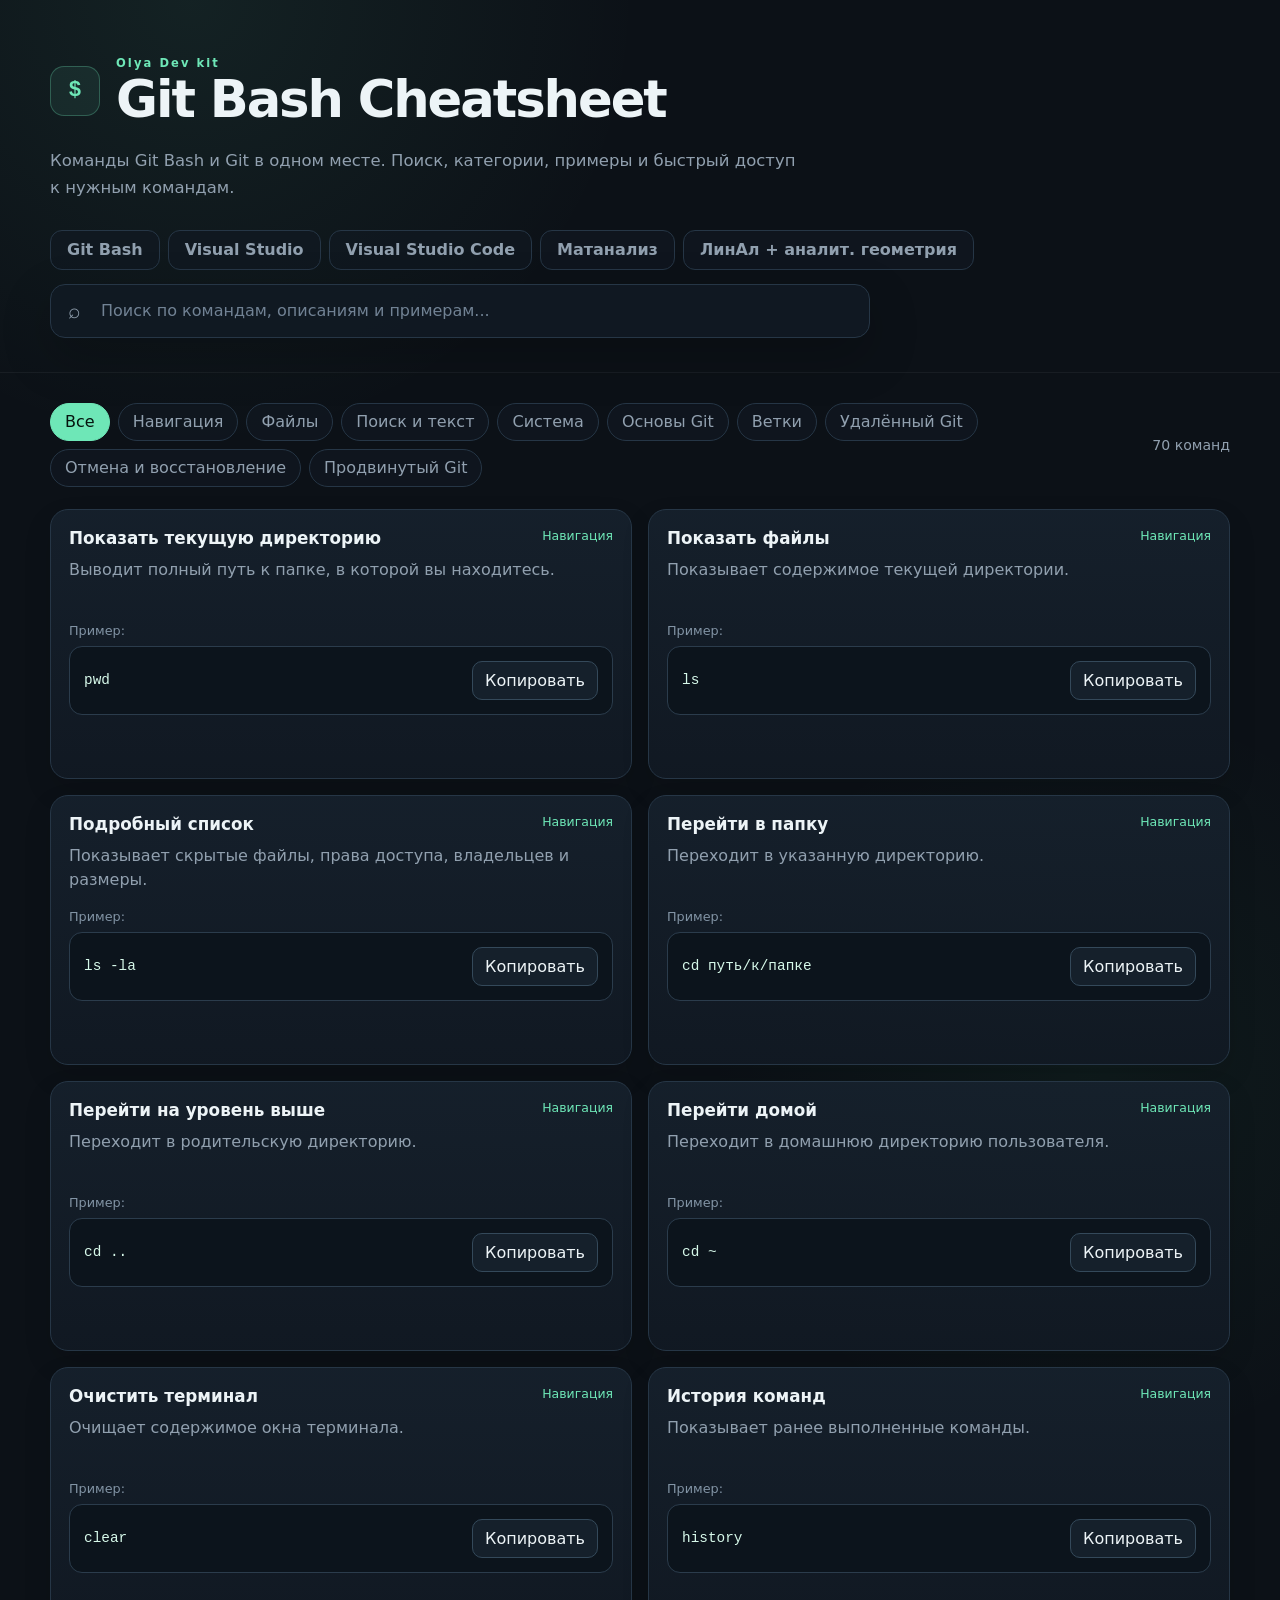
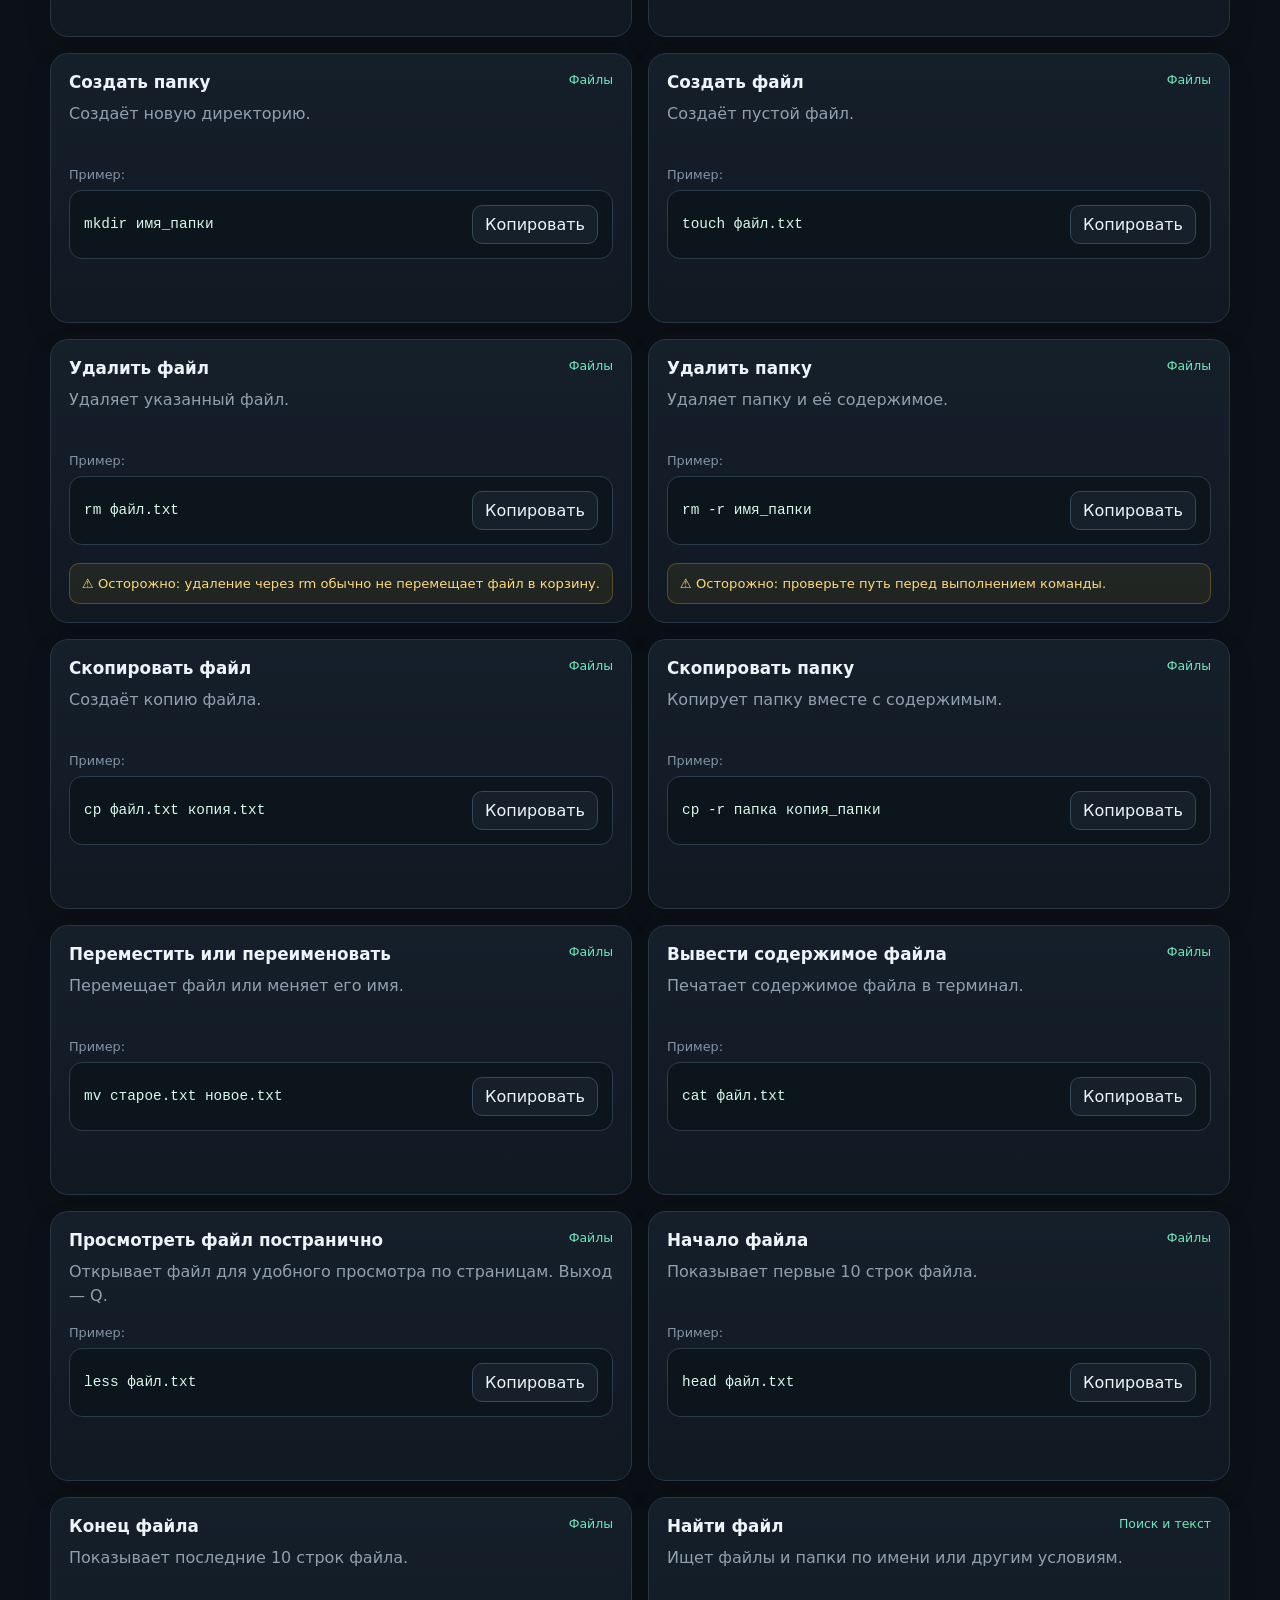
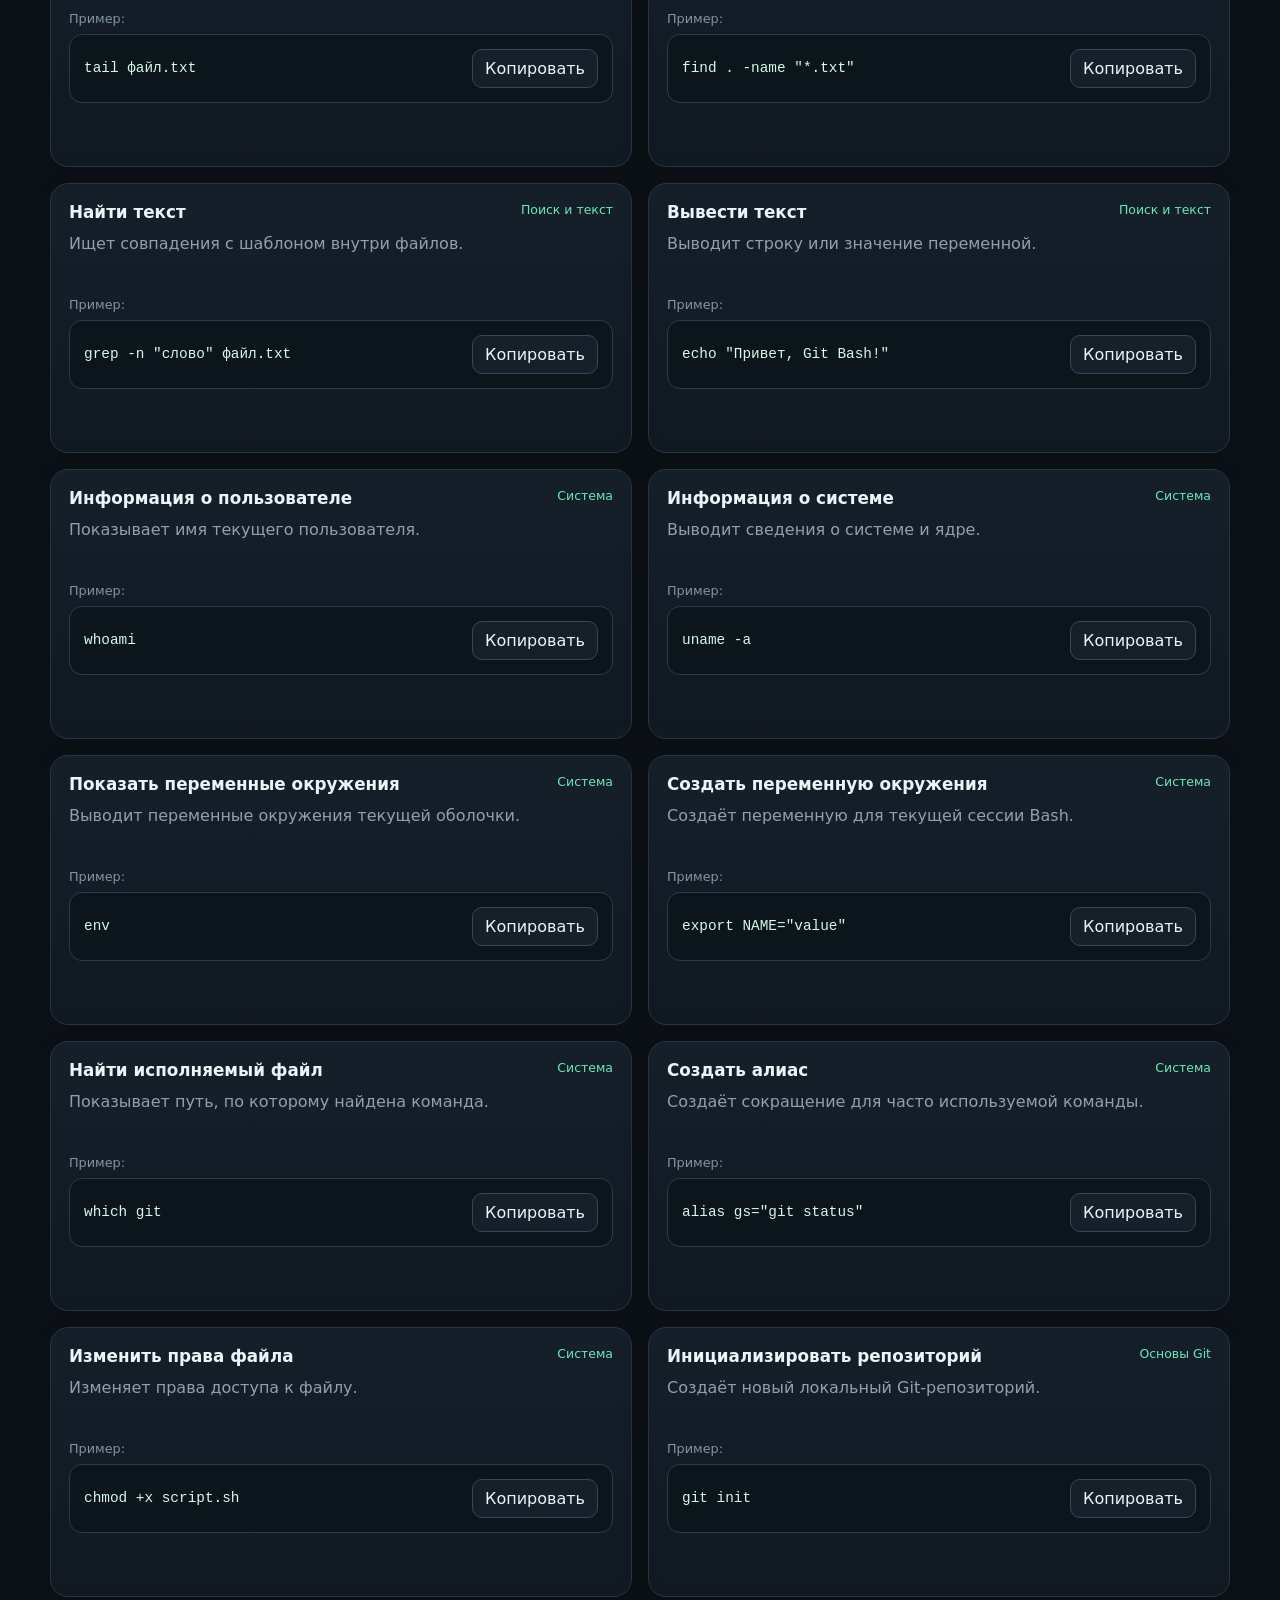
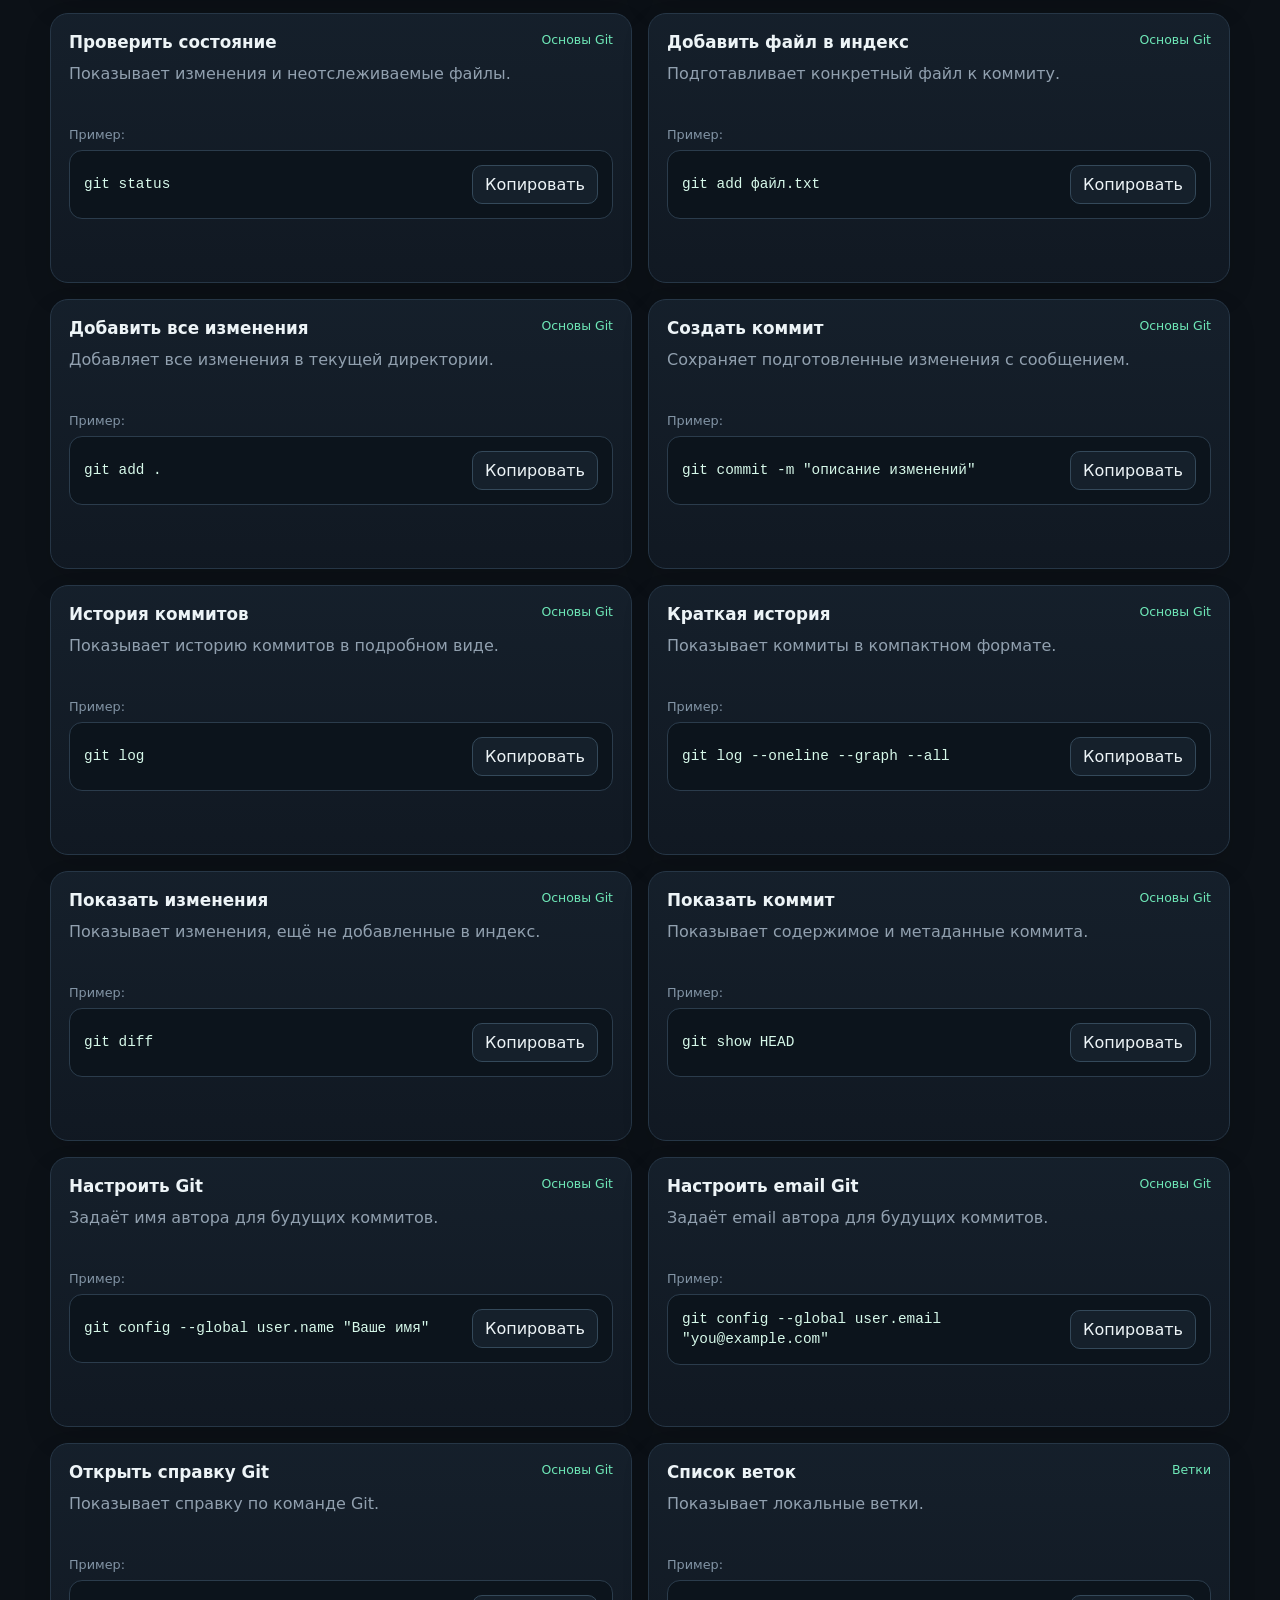
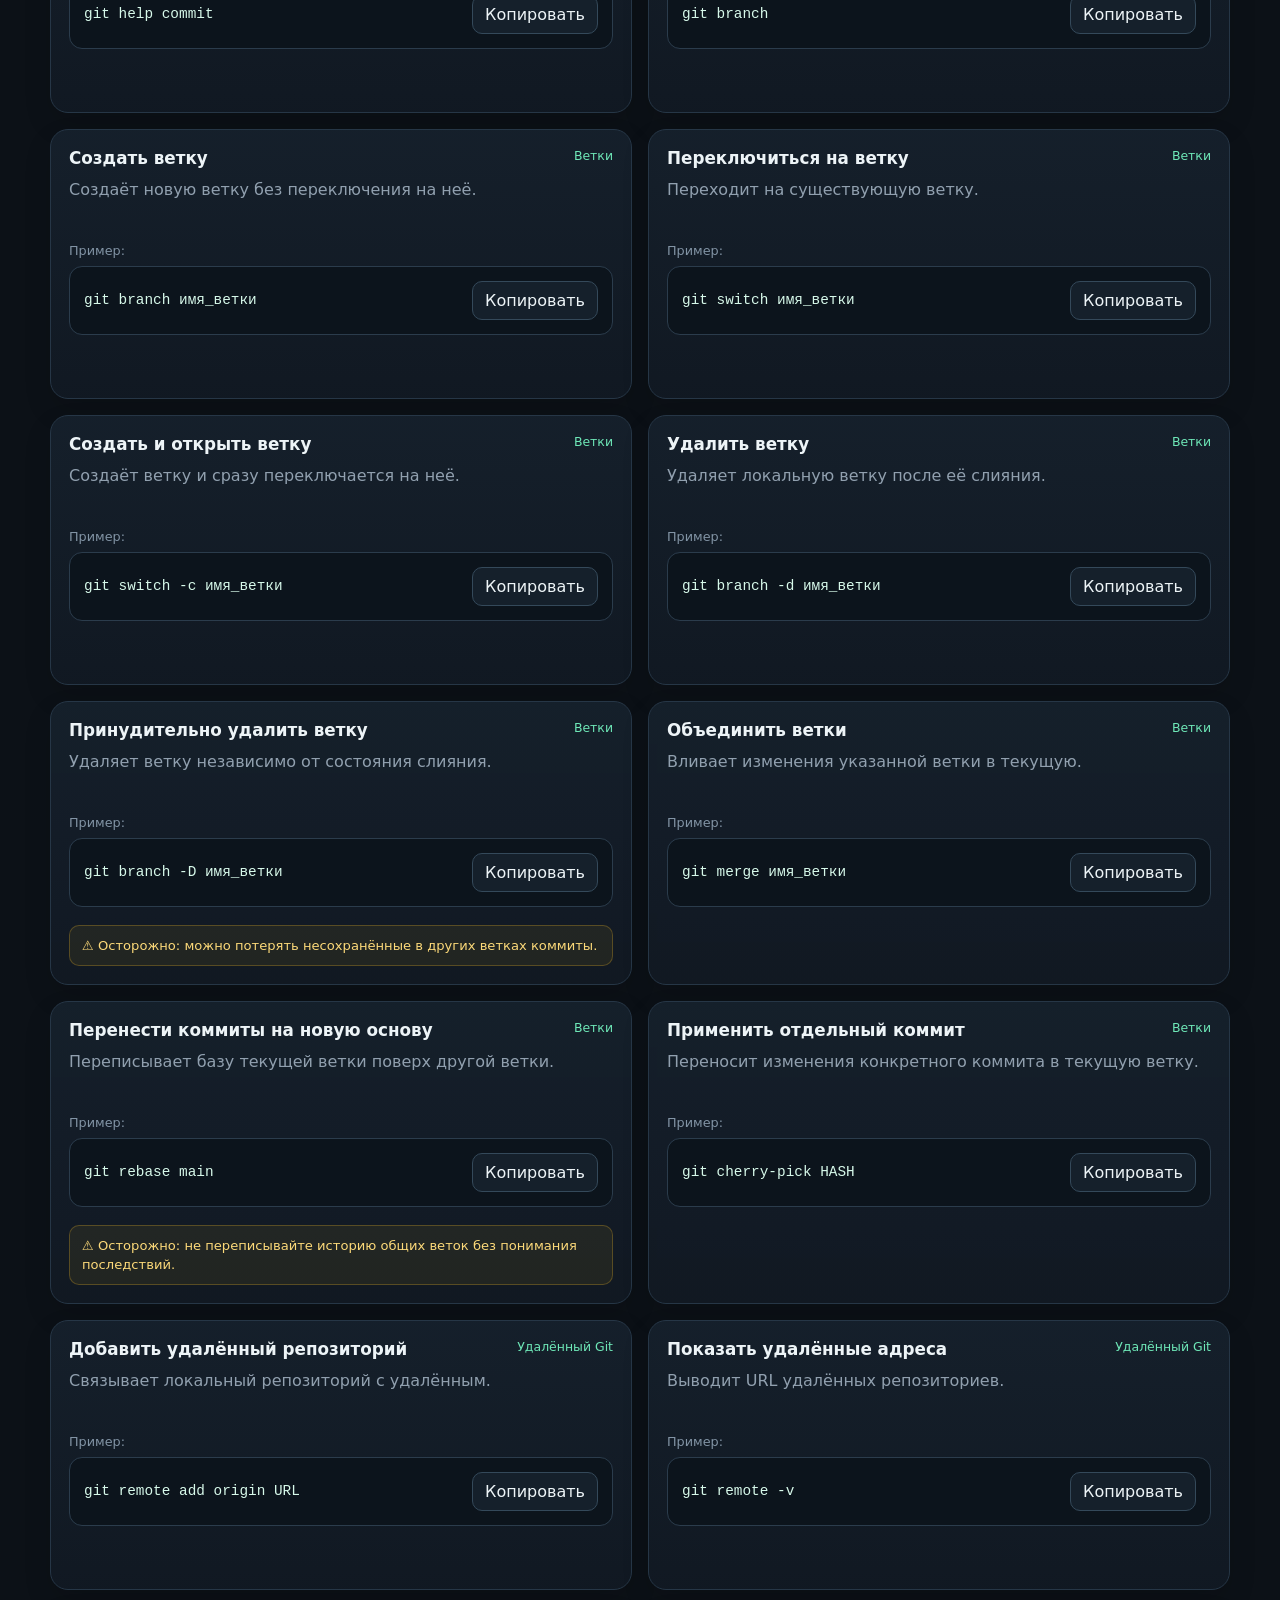
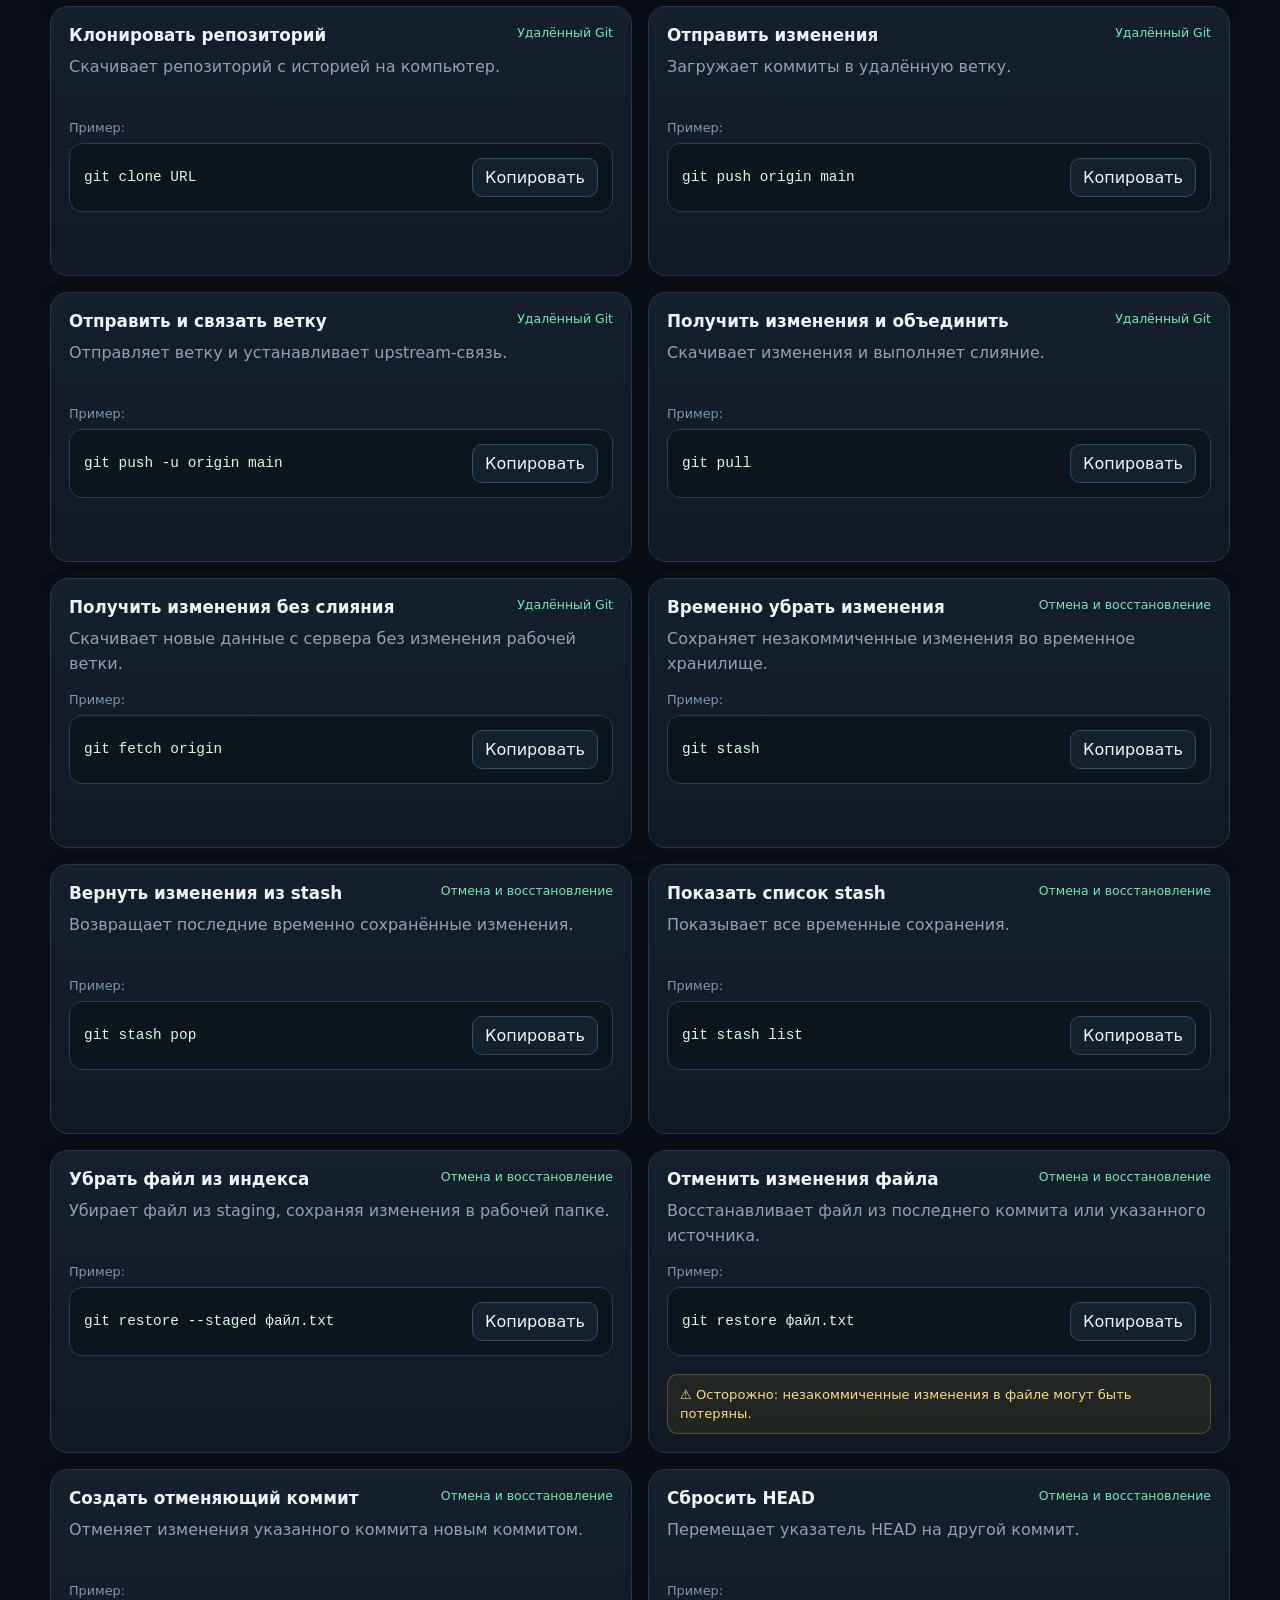
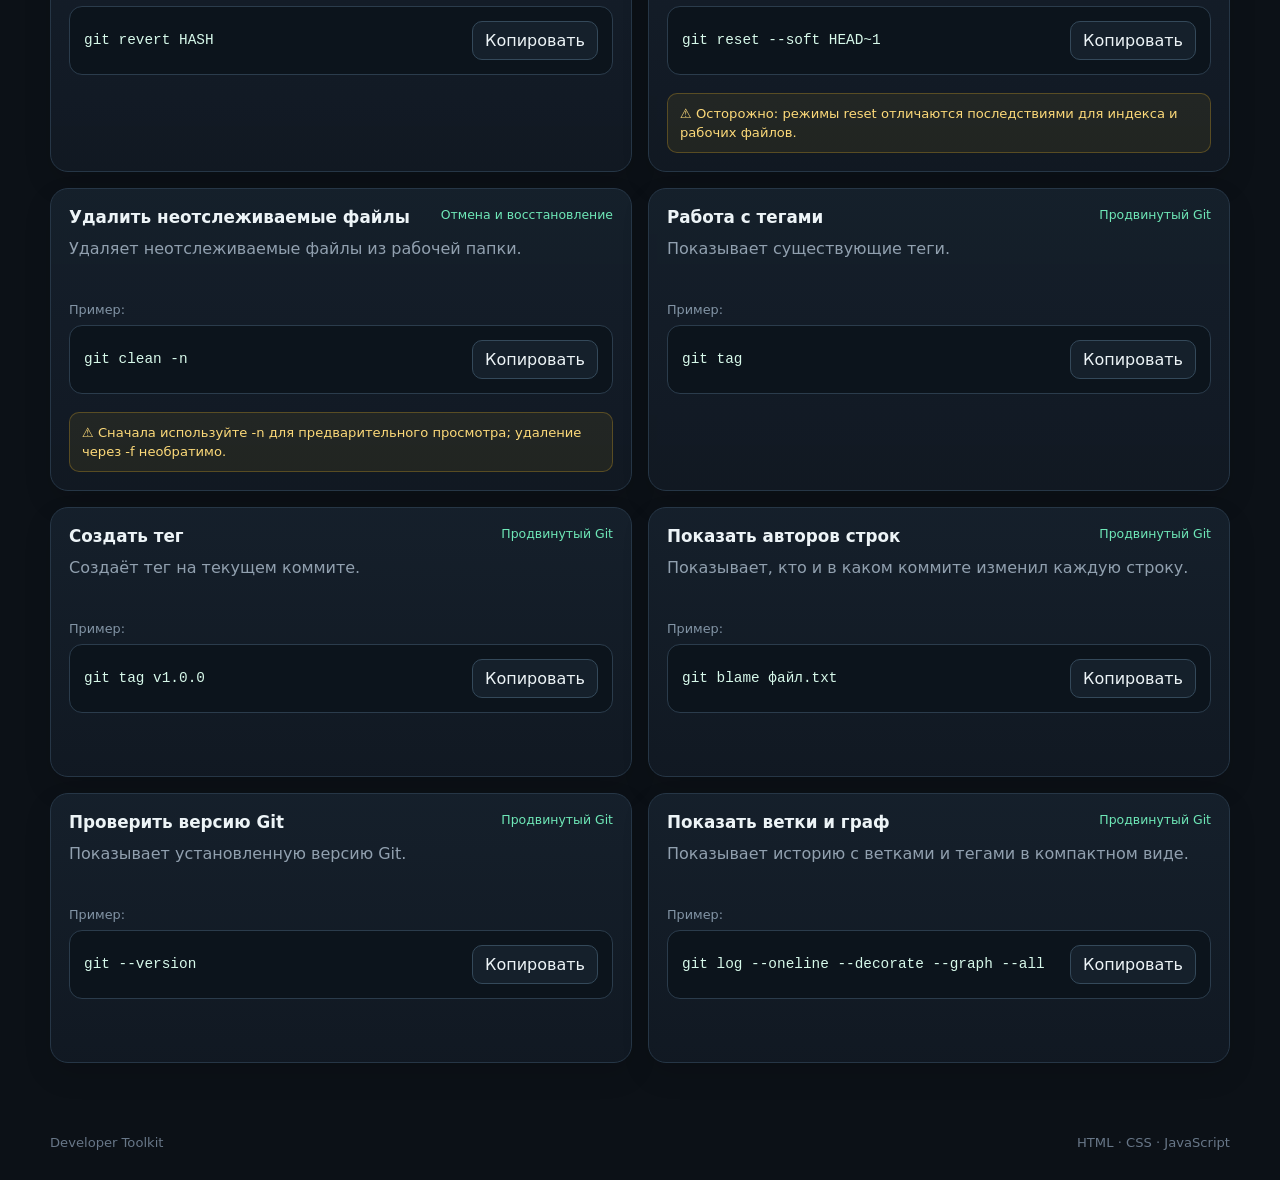
==== commit fcc578a8: "rename" ====
--- a/index.html
+++ b/index.html
@@ -14,7 +14,7 @@
         <div class="brand">
           <div class="brand__icon">$</div>
           <div>
-            <span class="eyebrow">DEVELOPER TOOLKIT</span>
+            <span class="eyebrow">Olya Dev kit</span>
             <h1>Git Bash Cheatsheet</h1>
           </div>
         </div>
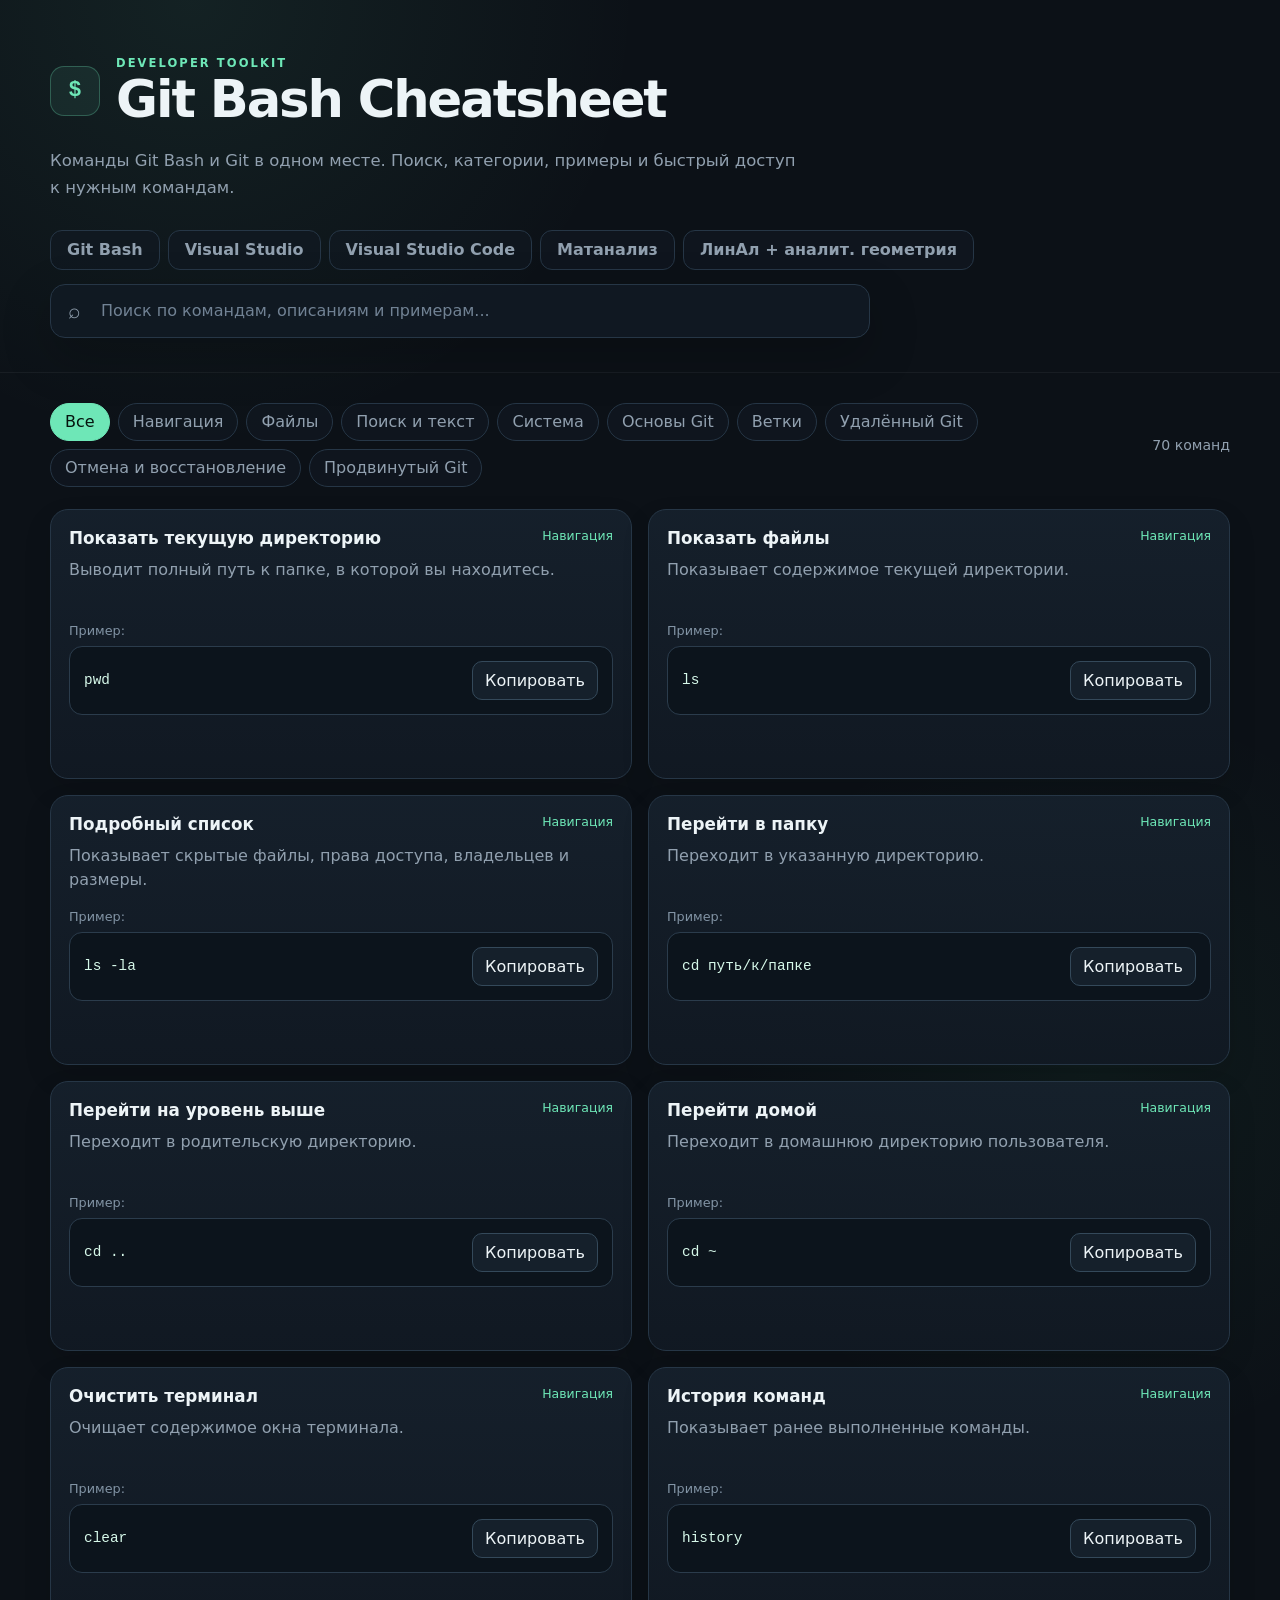
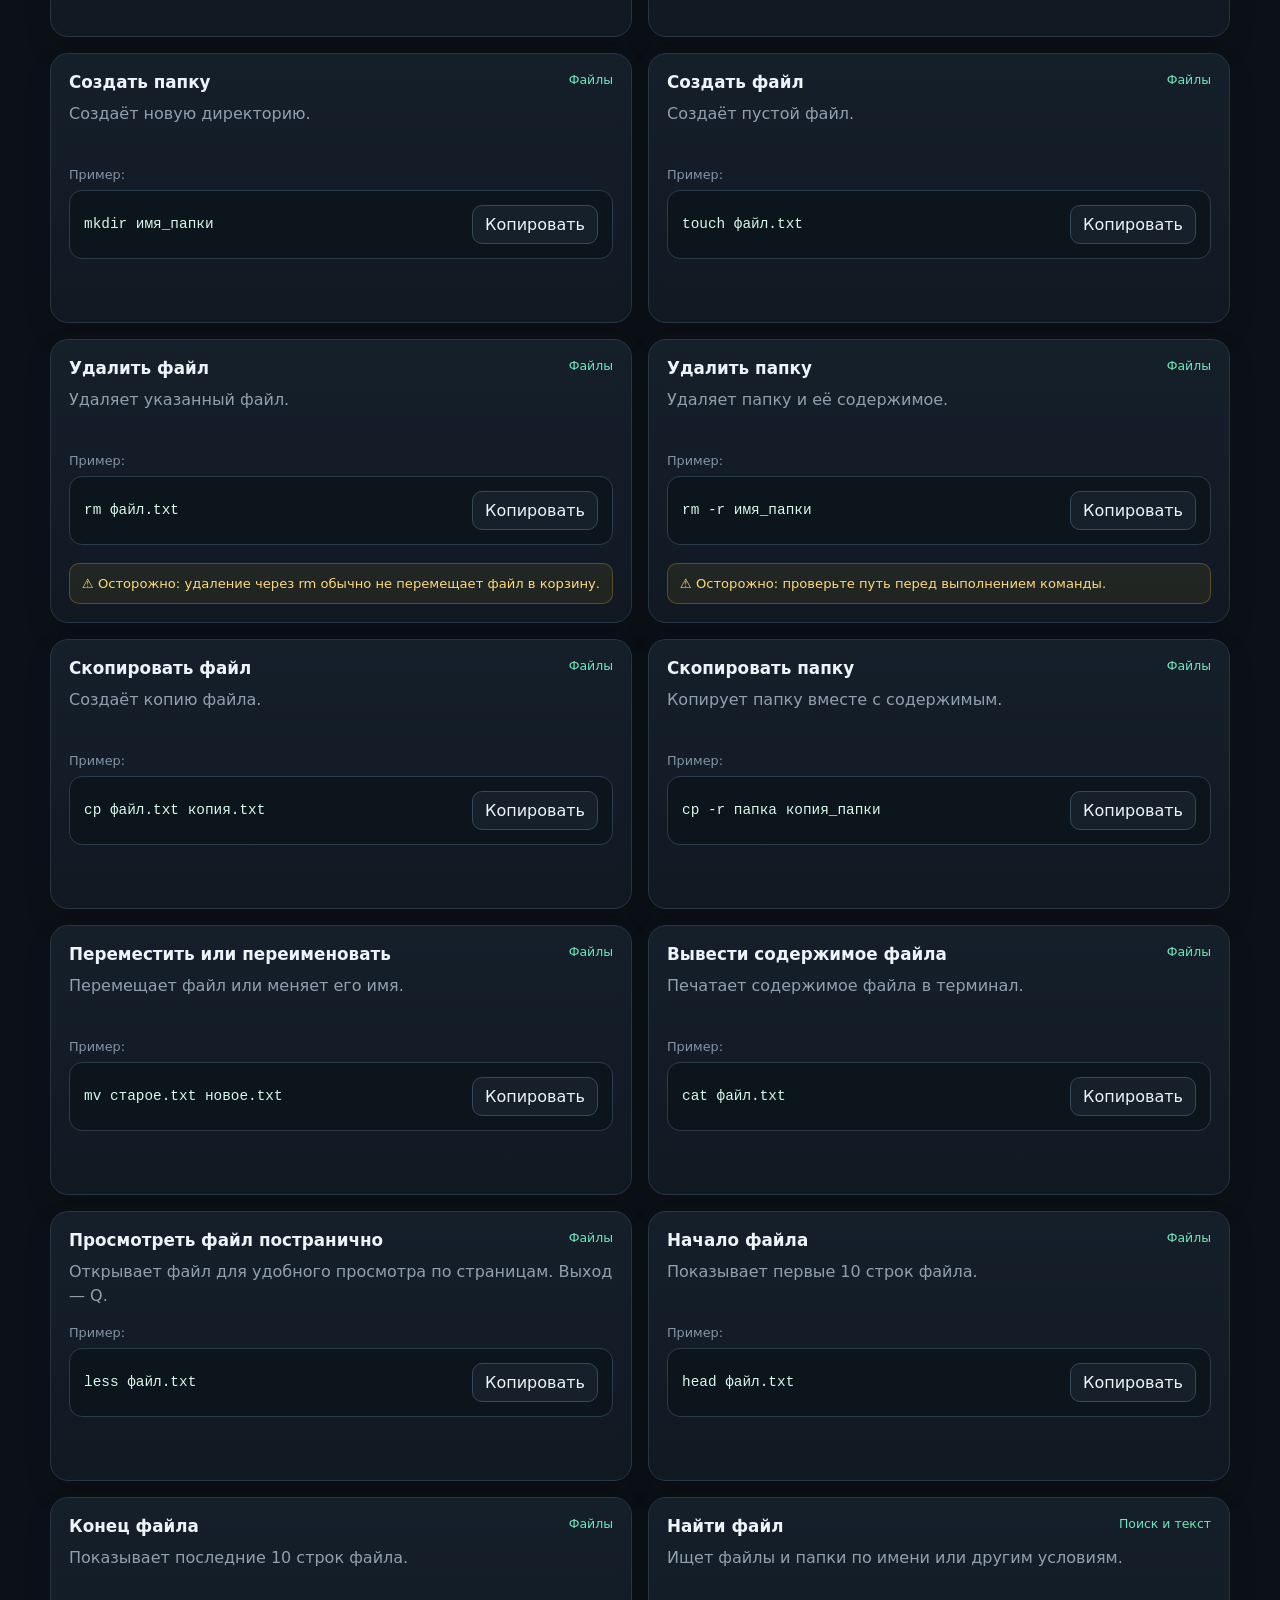
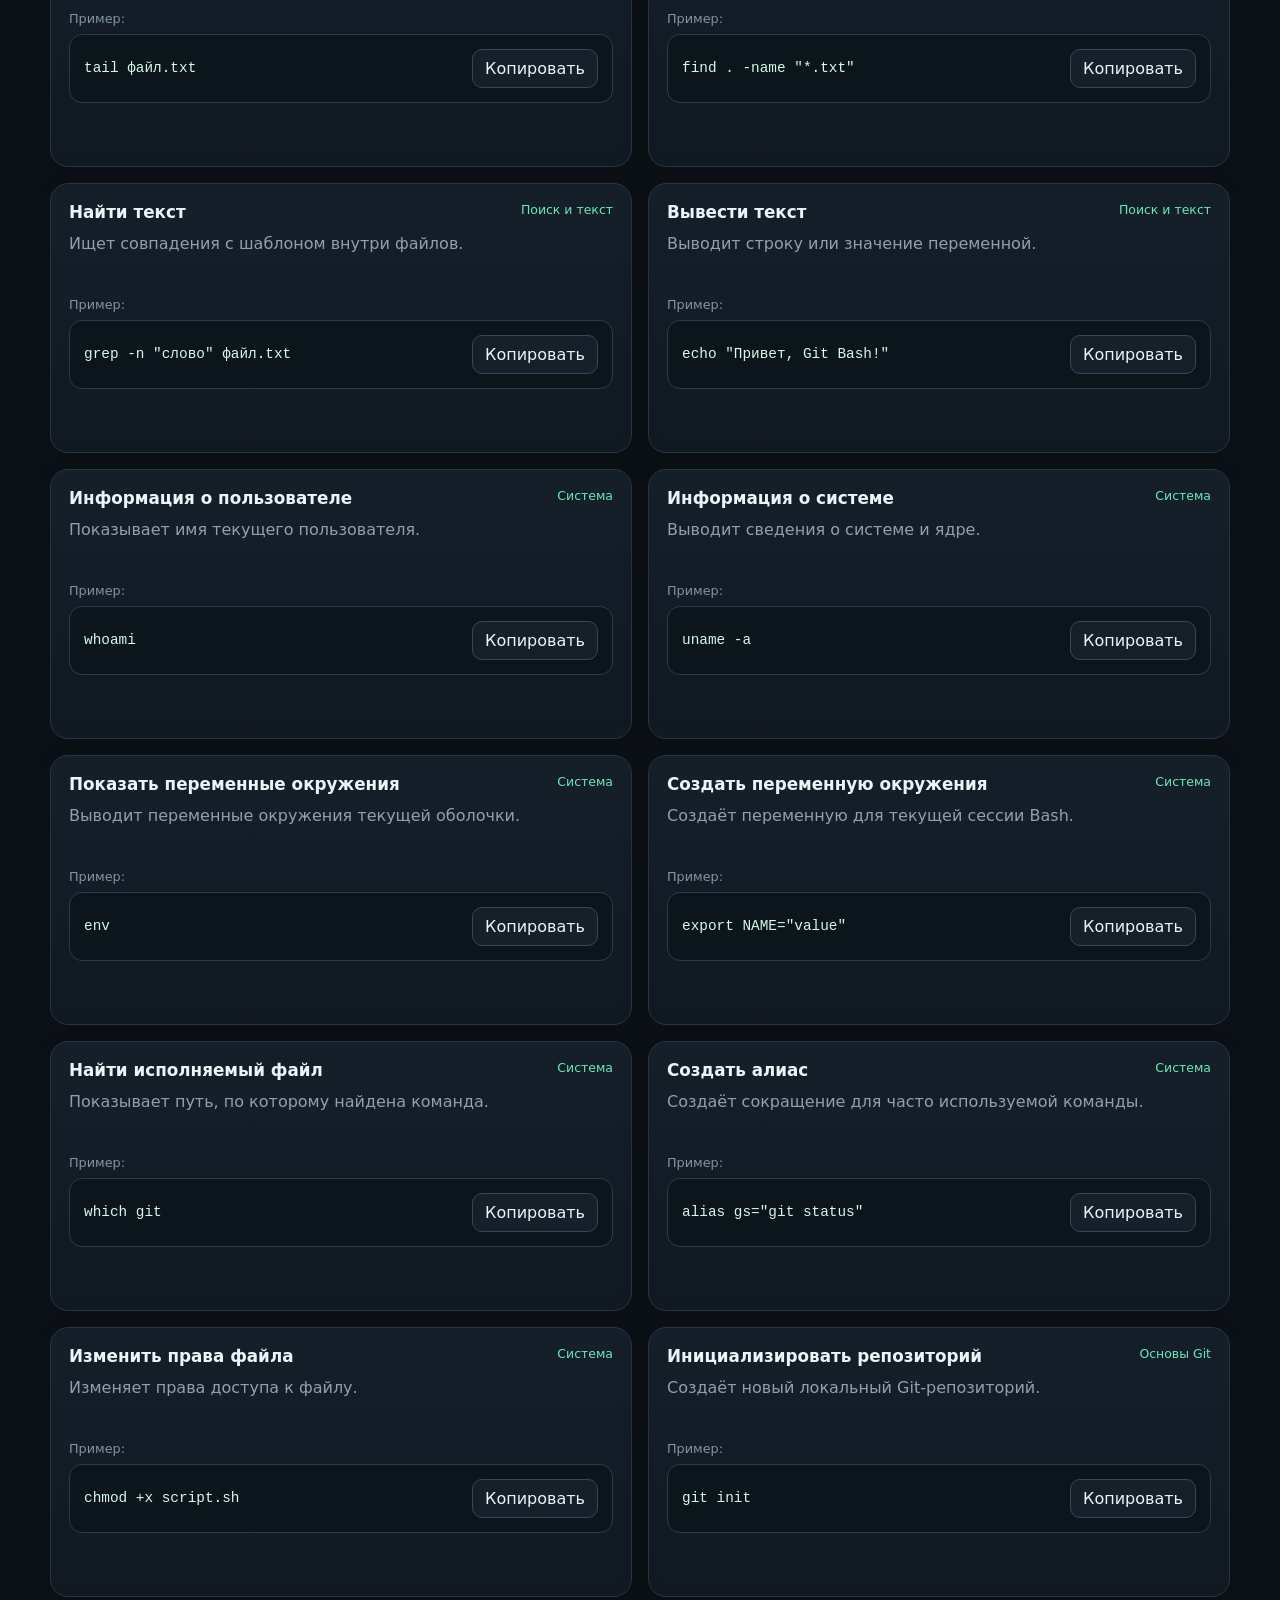
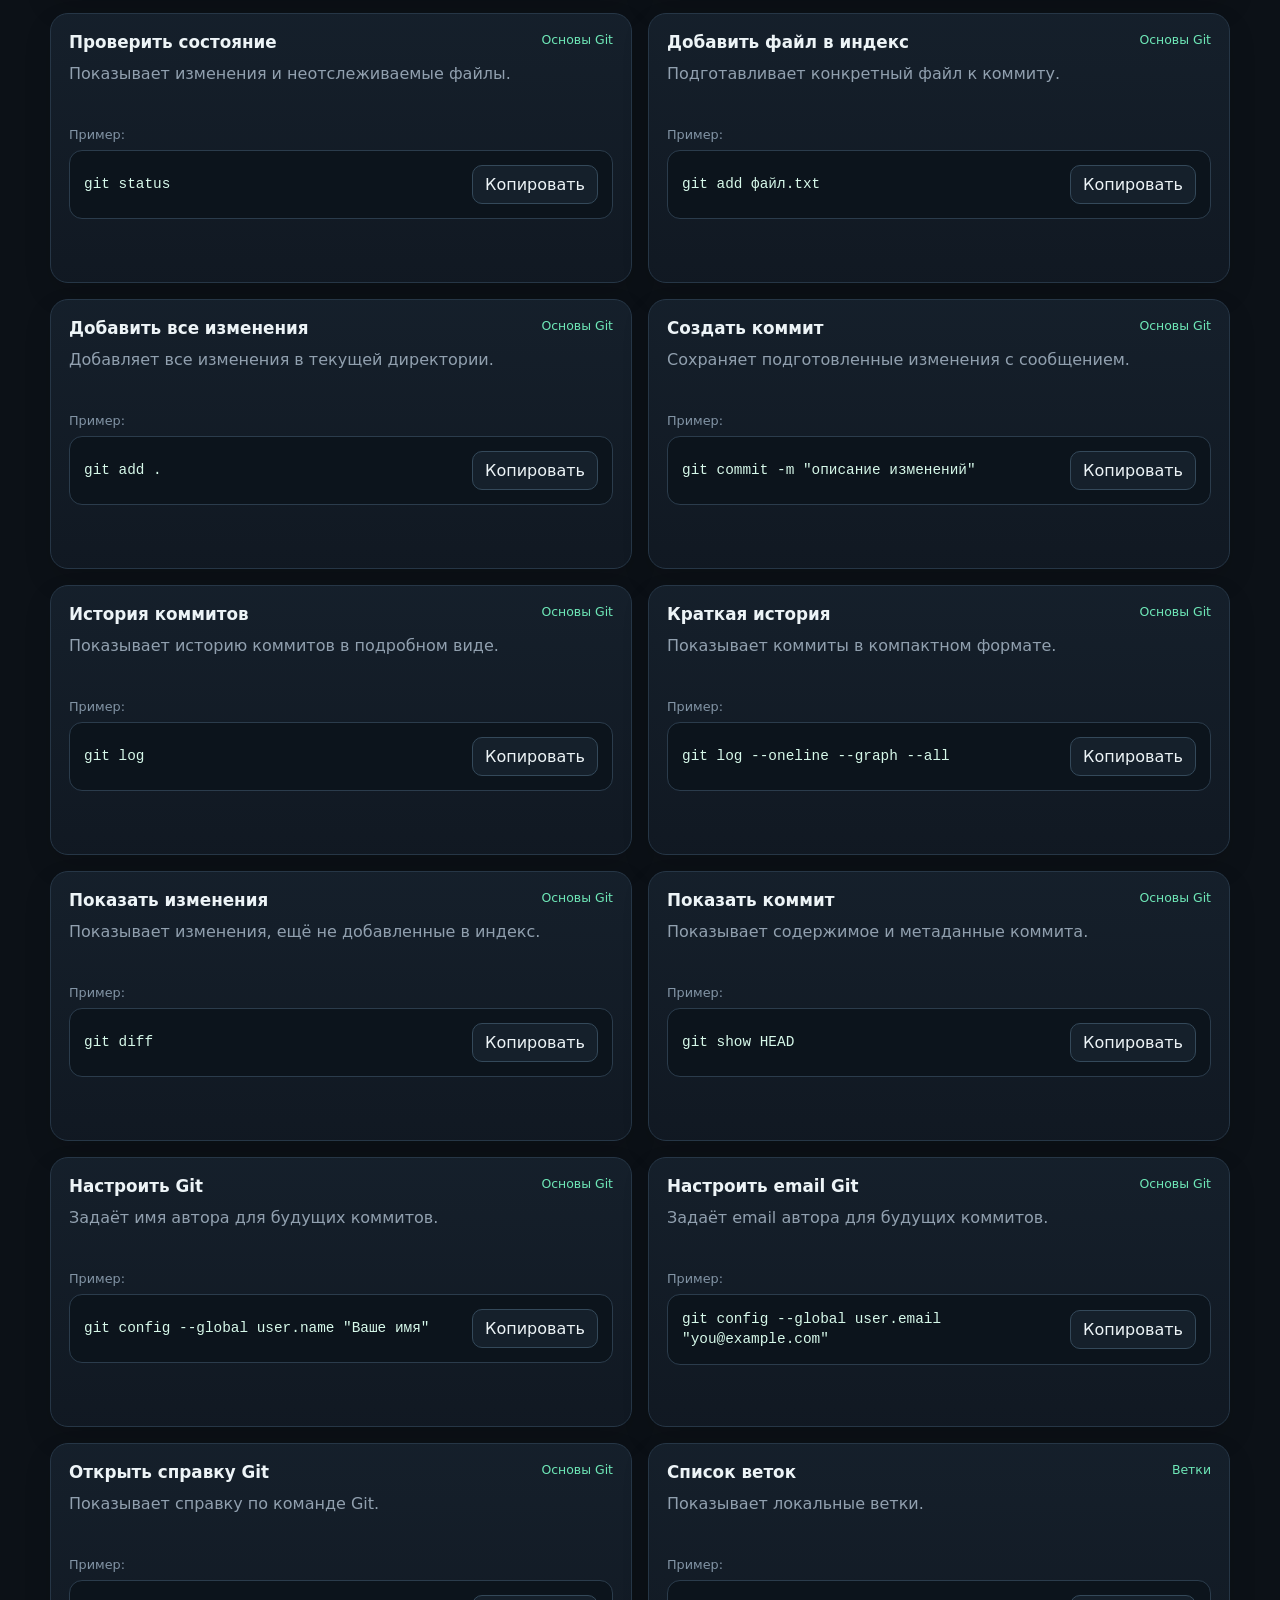
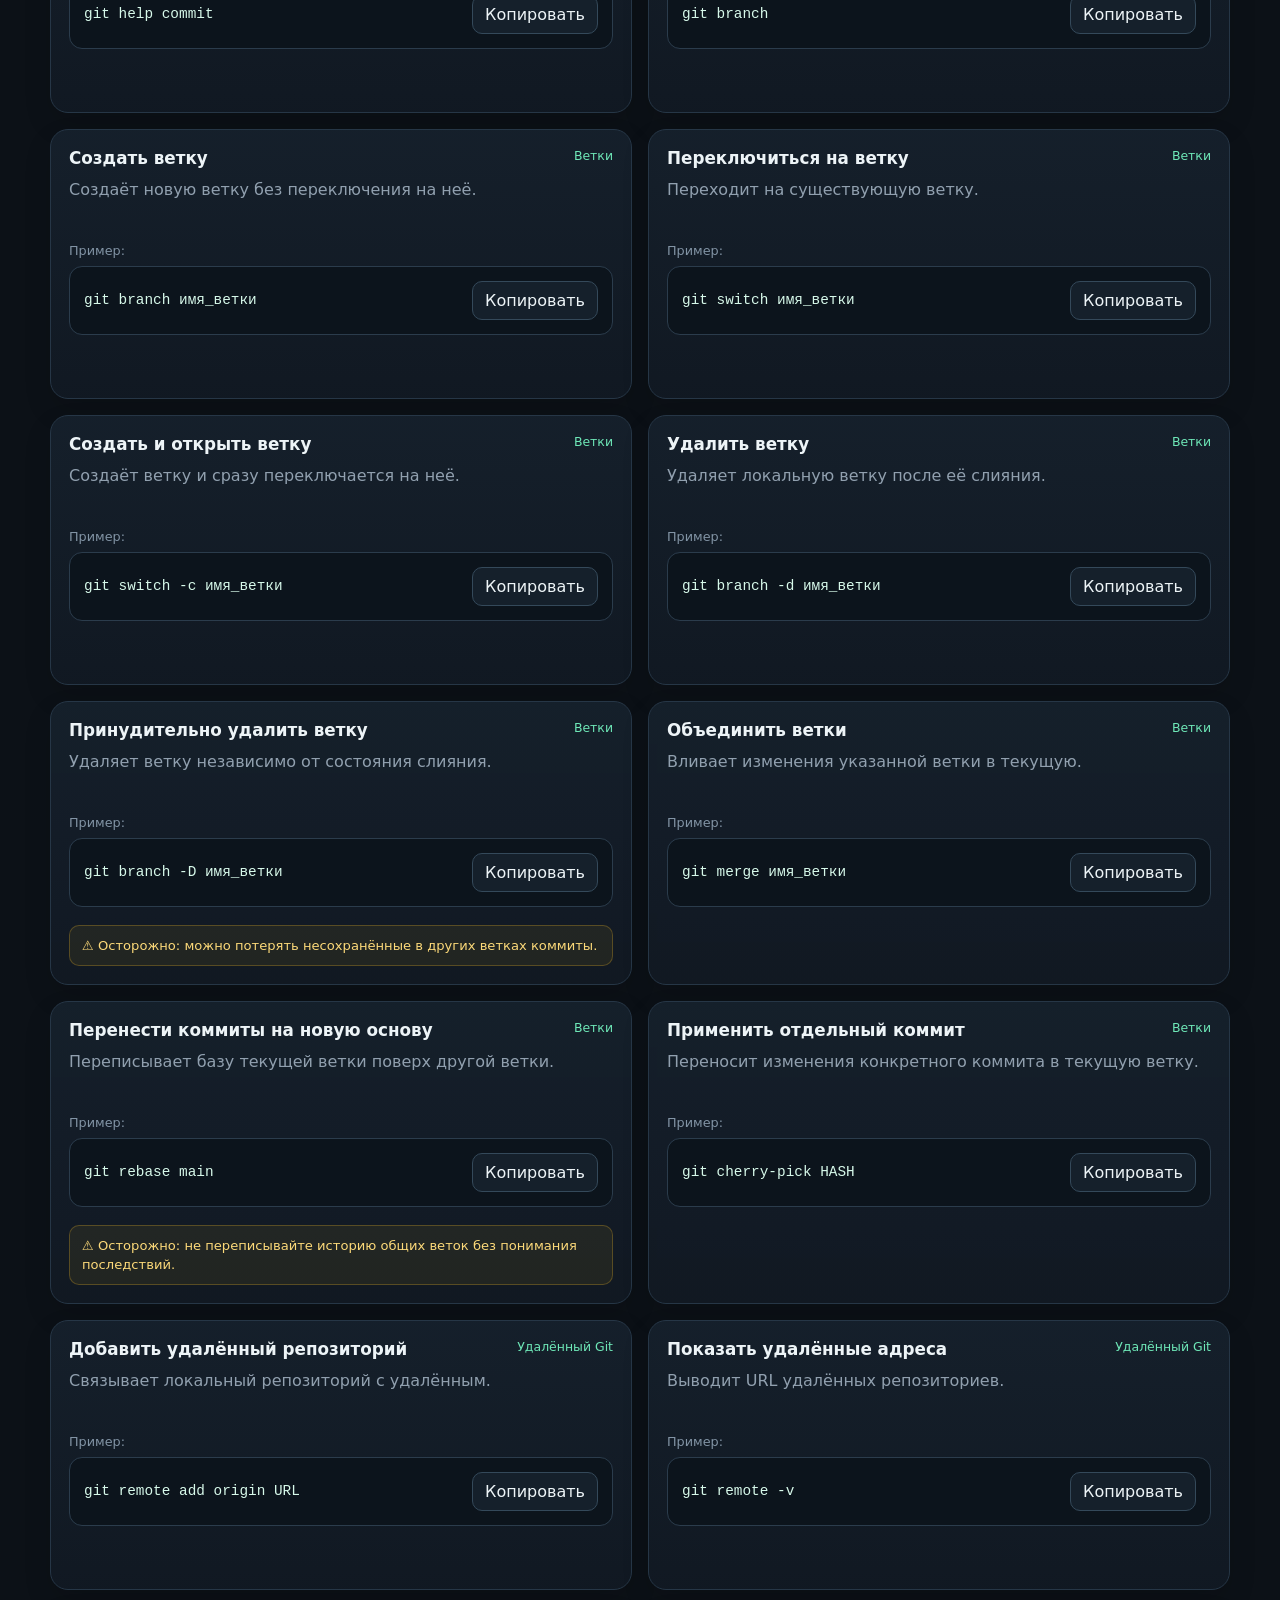
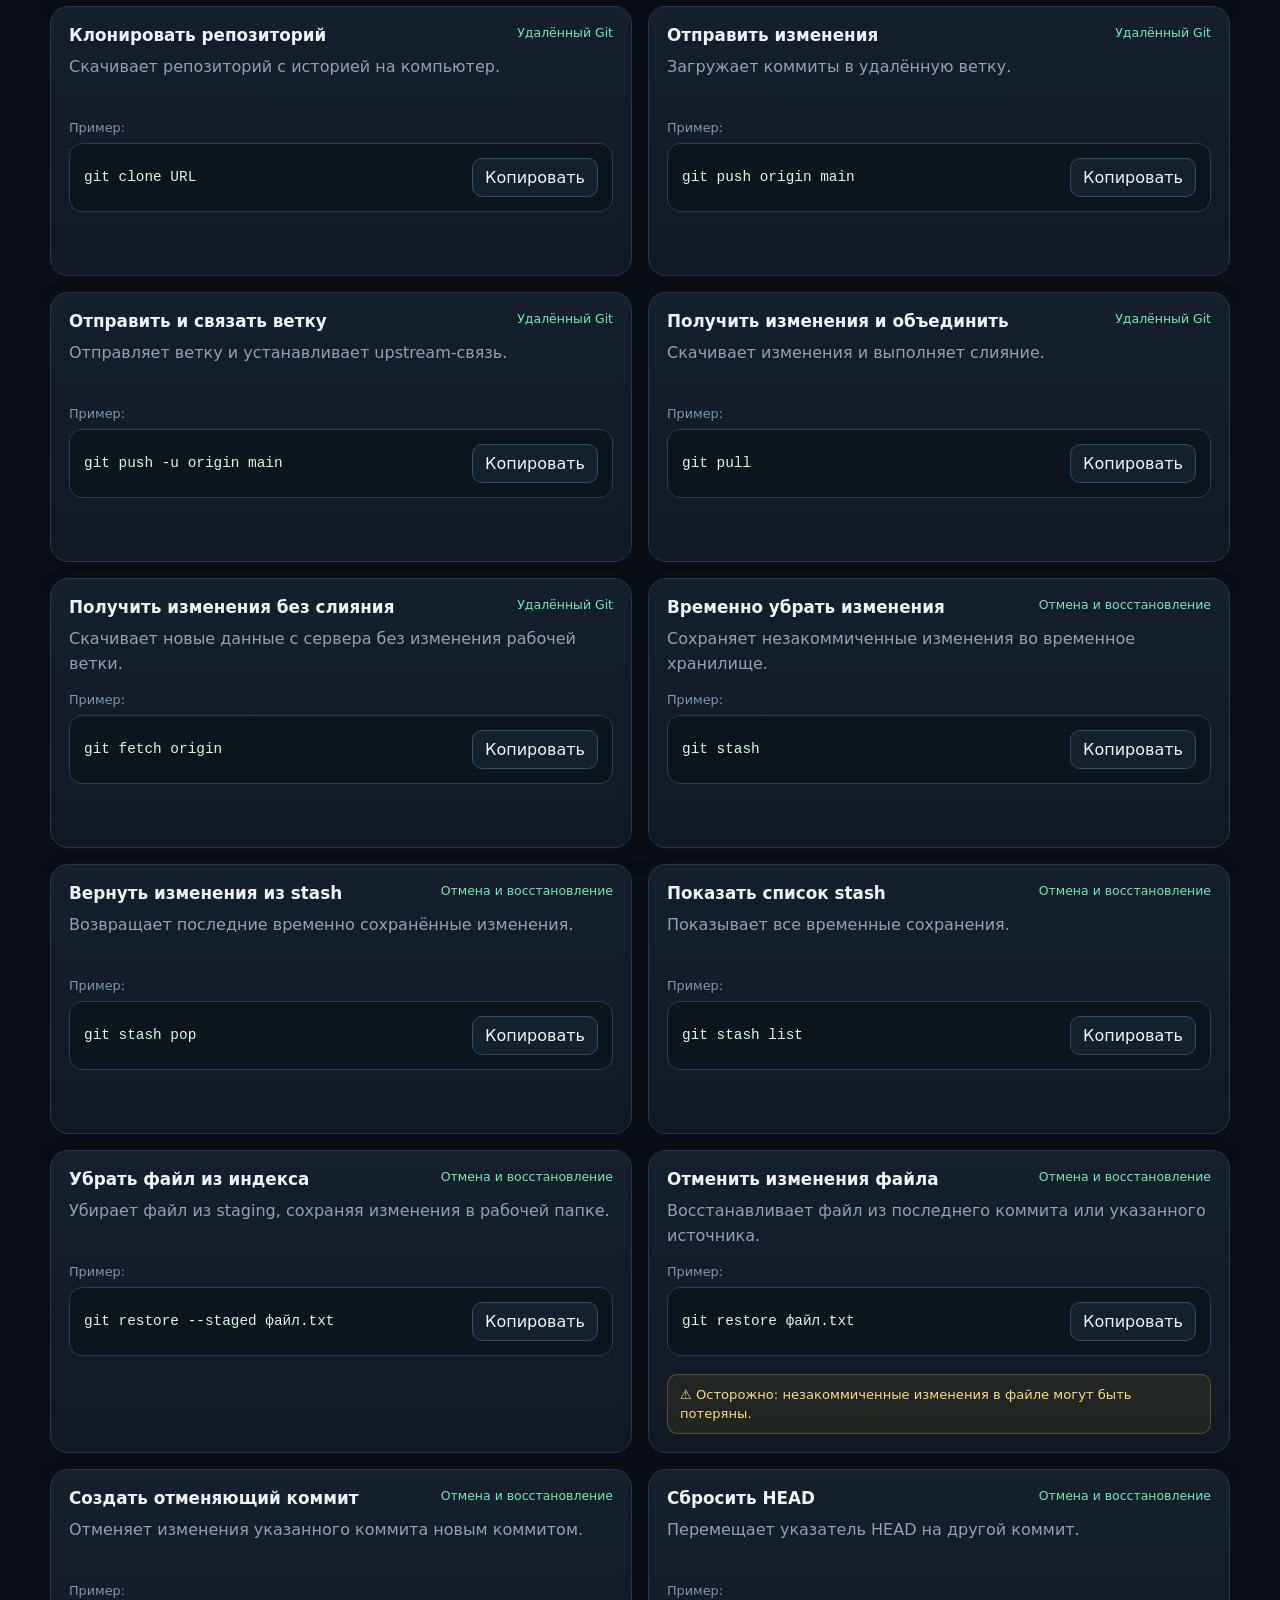
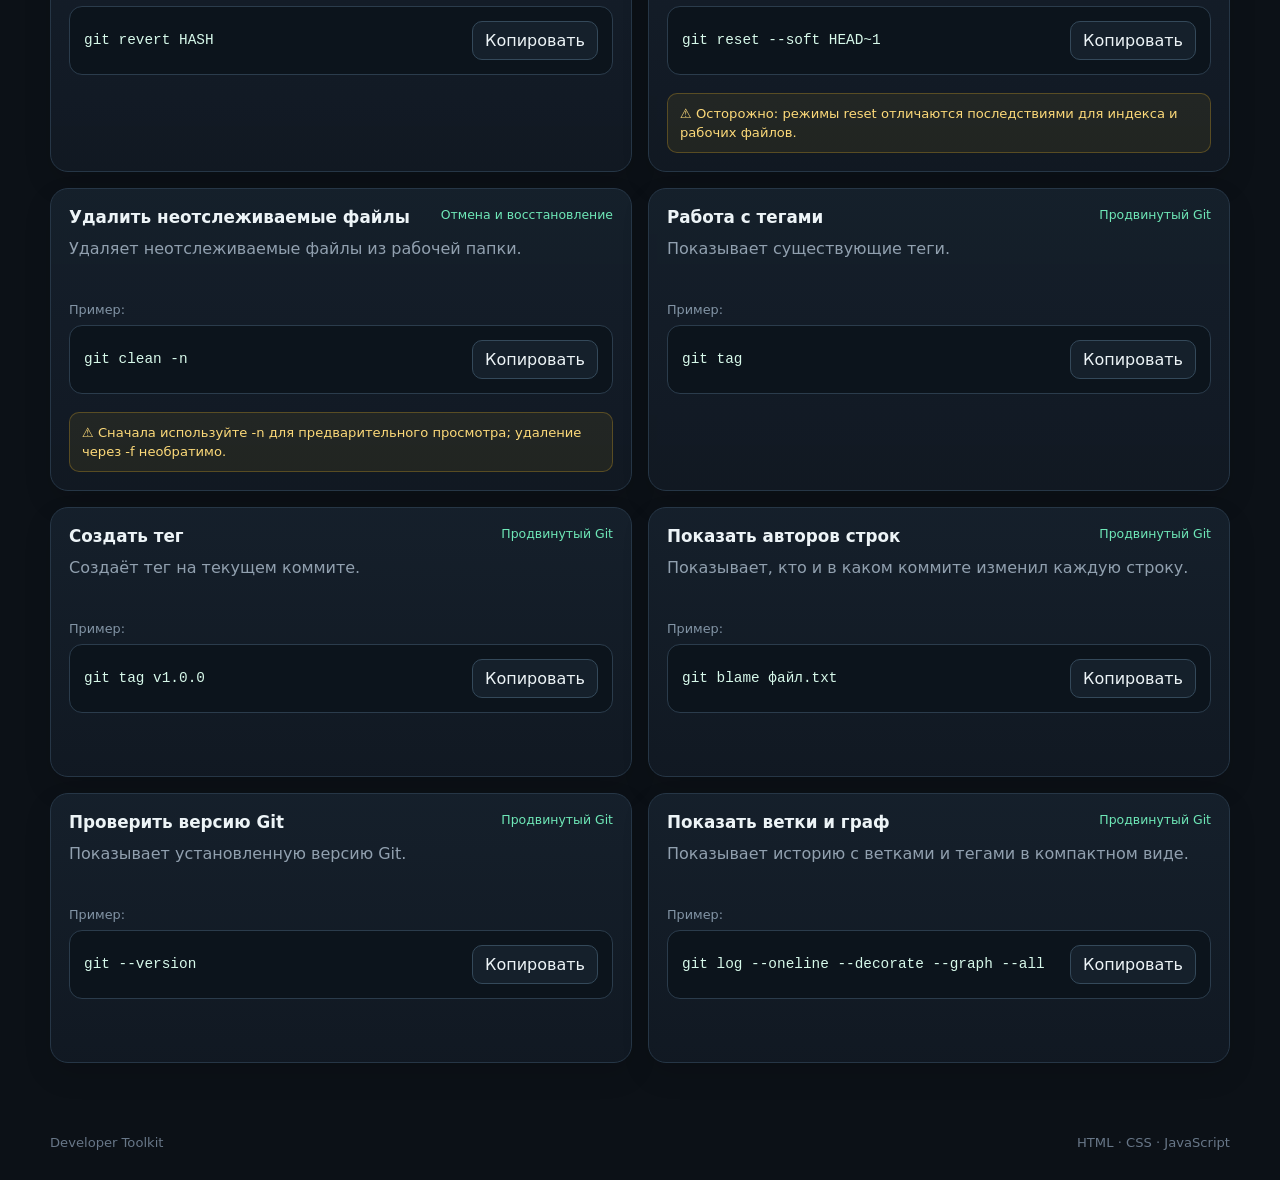
==== commit 2b548e42: "modern" ====
--- a/index.html
+++ b/index.html
@@ -14,7 +14,7 @@
         <div class="brand">
           <div class="brand__icon">$</div>
           <div>
-            <span class="eyebrow">Olya Dev kit</span>
+            <span class="eyebrow">DEVELOPER TOOLKIT</span>
             <h1>Git Bash Cheatsheet</h1>
           </div>
         </div>
--- a/styles.css
+++ b/styles.css
@@ -1600,7 +1600,11 @@
 .math-hero{background:radial-gradient(circle at 86% 18%,rgba(110,231,183,.12),transparent 20rem),radial-gradient(circle at 10% 70%,rgba(102,126,234,.08),transparent 18rem),linear-gradient(180deg,rgba(22,33,45,.94),rgba(17,25,35,.98));}
 .linear-hero{background:radial-gradient(circle at 86% 18%,rgba(110,231,183,.11),transparent 20rem),radial-gradient(circle at 12% 78%,rgba(90,120,255,.08),transparent 18rem),linear-gradient(180deg,rgba(22,33,45,.94),rgba(17,25,35,.98));}
 .math-guide-grid,.linear-guide-grid{margin-top:0;}
-.formula-box{margin:14px 0;padding:14px 16px;overflow-x:auto;border:1px solid #2b3c4c;border-radius:12px;background:#0a131b;color:#e8f8f2;}
+.formula-box{margin:14px 0;padding:16px 18px;overflow-x:auto;overflow-y:hidden;border:1px solid #2b3c4c;border-radius:12px;background:#0a131b;color:#eef8f4;font-size:1.08rem;line-height:1.7;-webkit-overflow-scrolling:touch;}
+.formula-box mjx-container{margin:0 !important;color:inherit !important;max-width:none;}
+.formula-box mjx-container[display="true"]{margin:.15em 0 !important;}
+.theorem-box mjx-container{color:inherit !important;}
+.textbook-chapter p mjx-container{font-size:1em;}
 .formula-grid,.formula-table,.theorem-grid,.method-grid,.book-grid{display:grid;gap:10px;margin-top:15px;}
 .formula-grid,.formula-table{grid-template-columns:repeat(2,minmax(0,1fr));}
 .formula-table>div,.theorem-grid>div,.method-grid>div,.book-grid>div{padding:14px;border:1px solid #2b3c4c;border-radius:12px;background:#0c141c;}
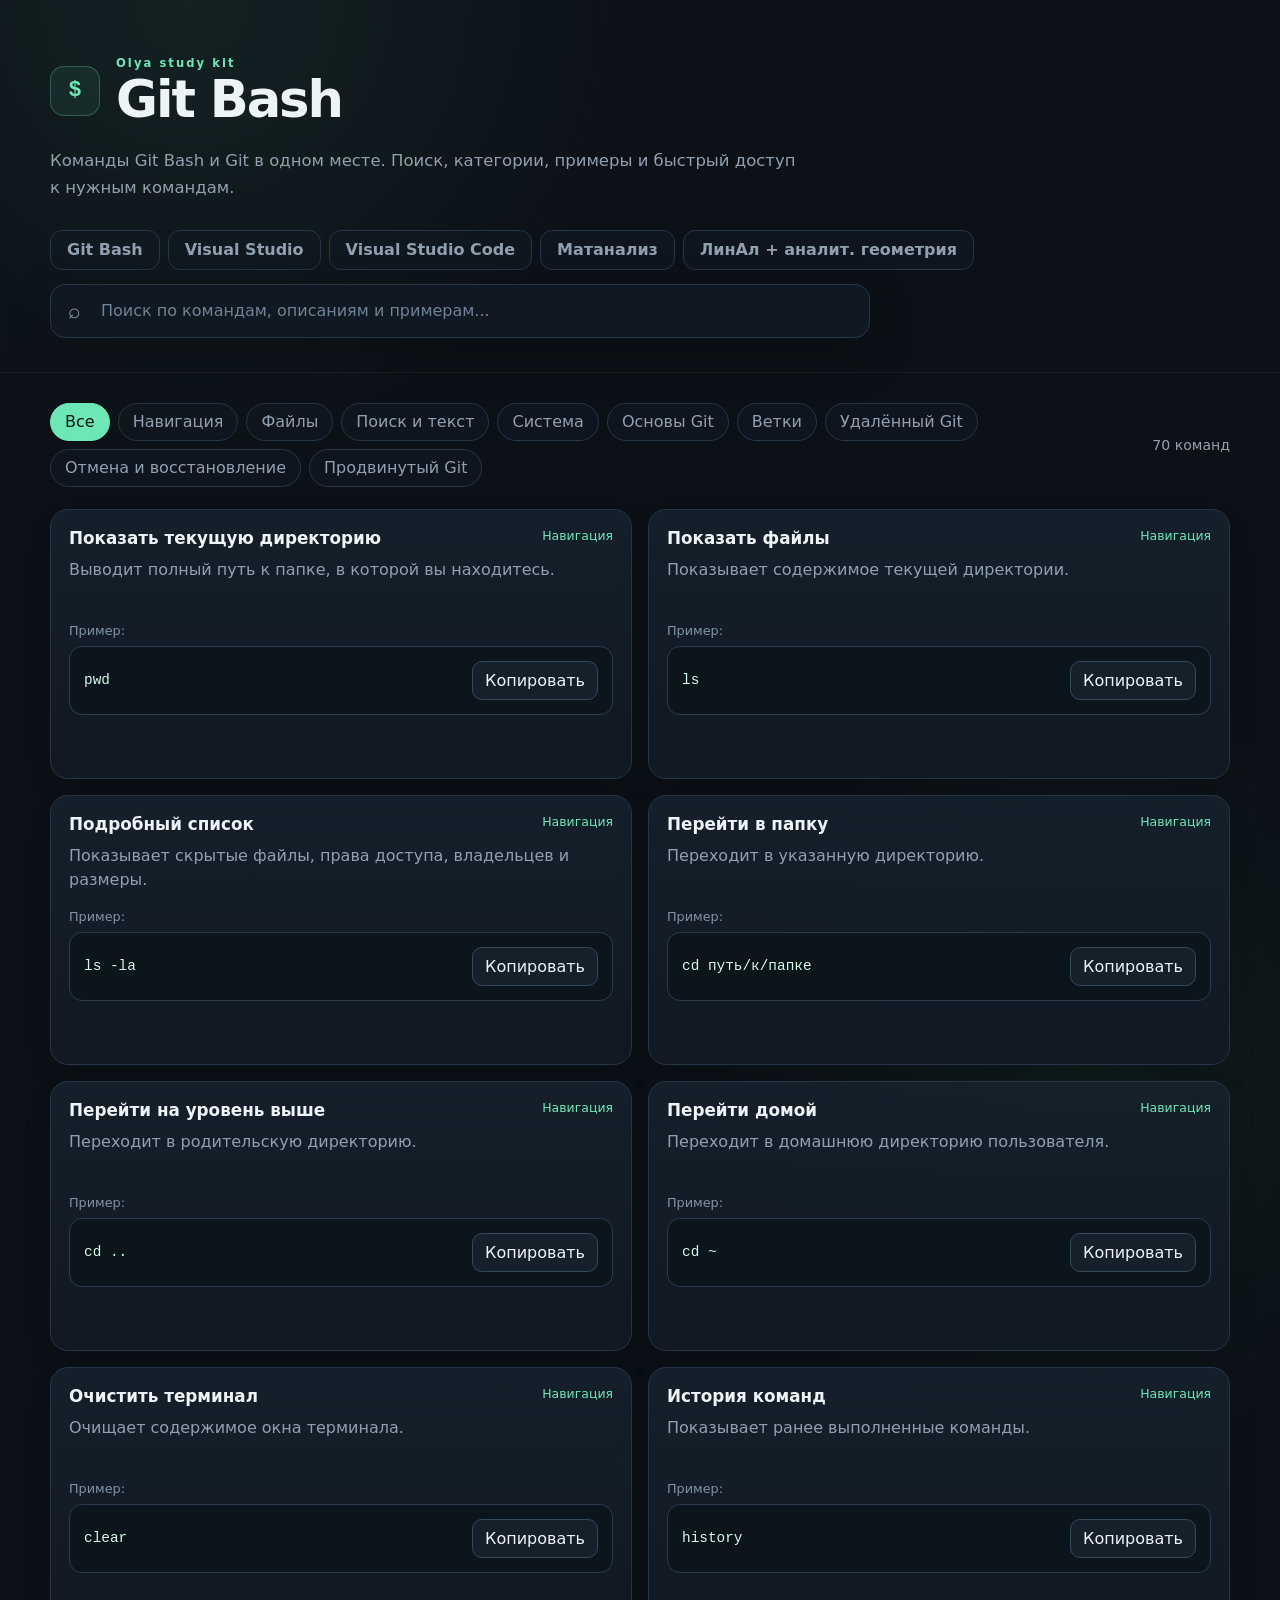
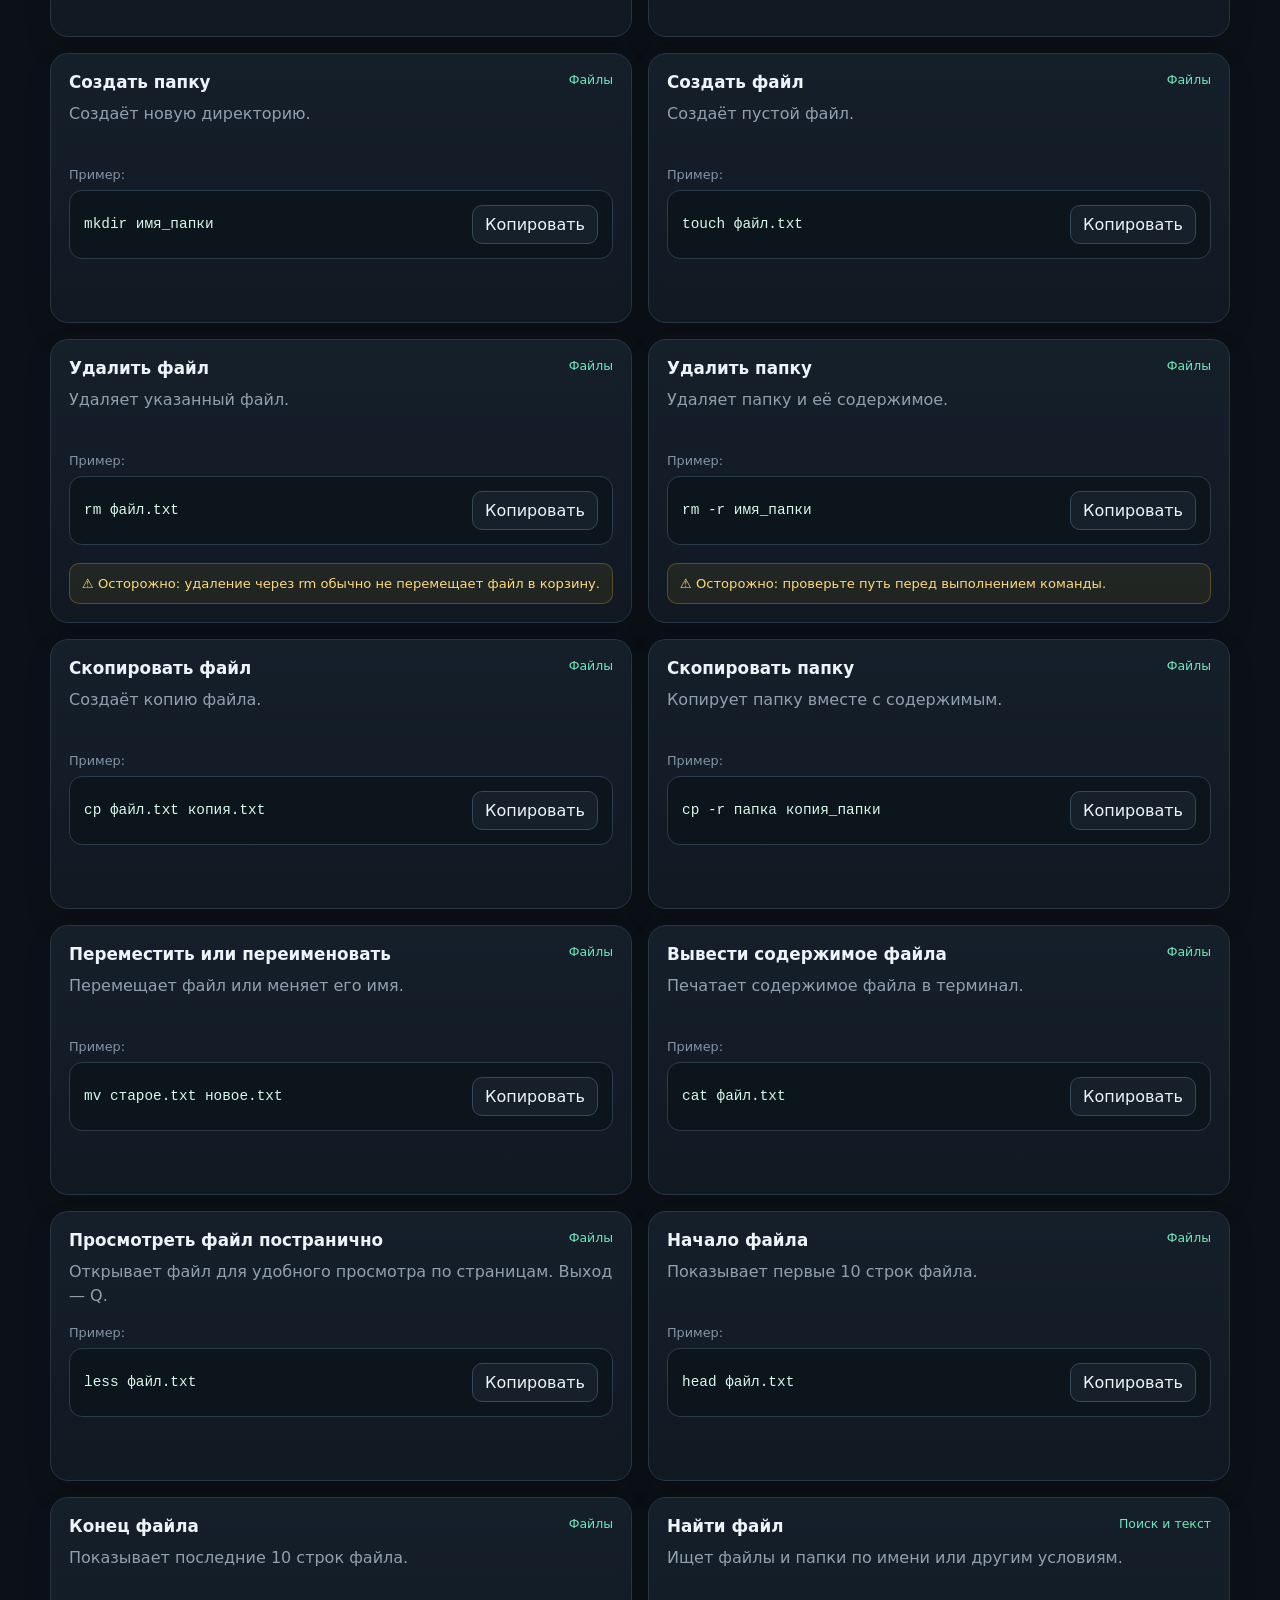
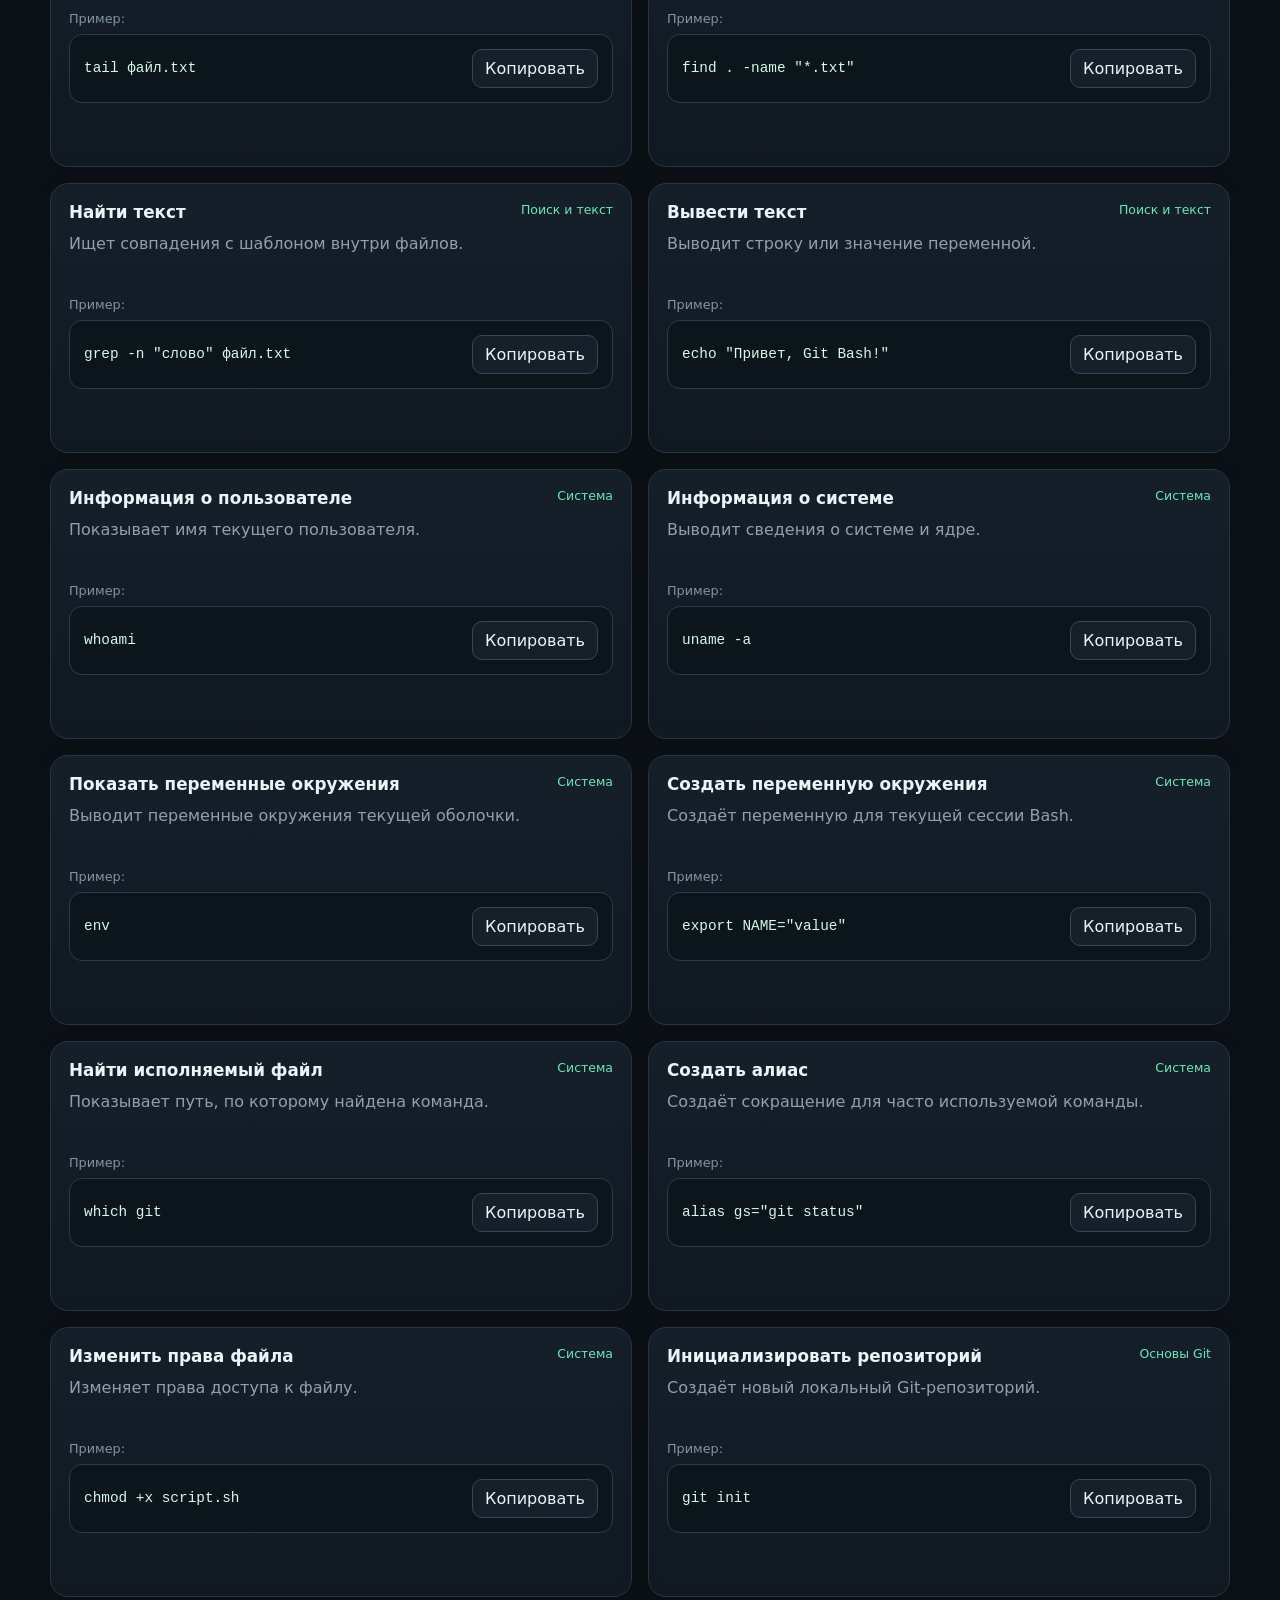
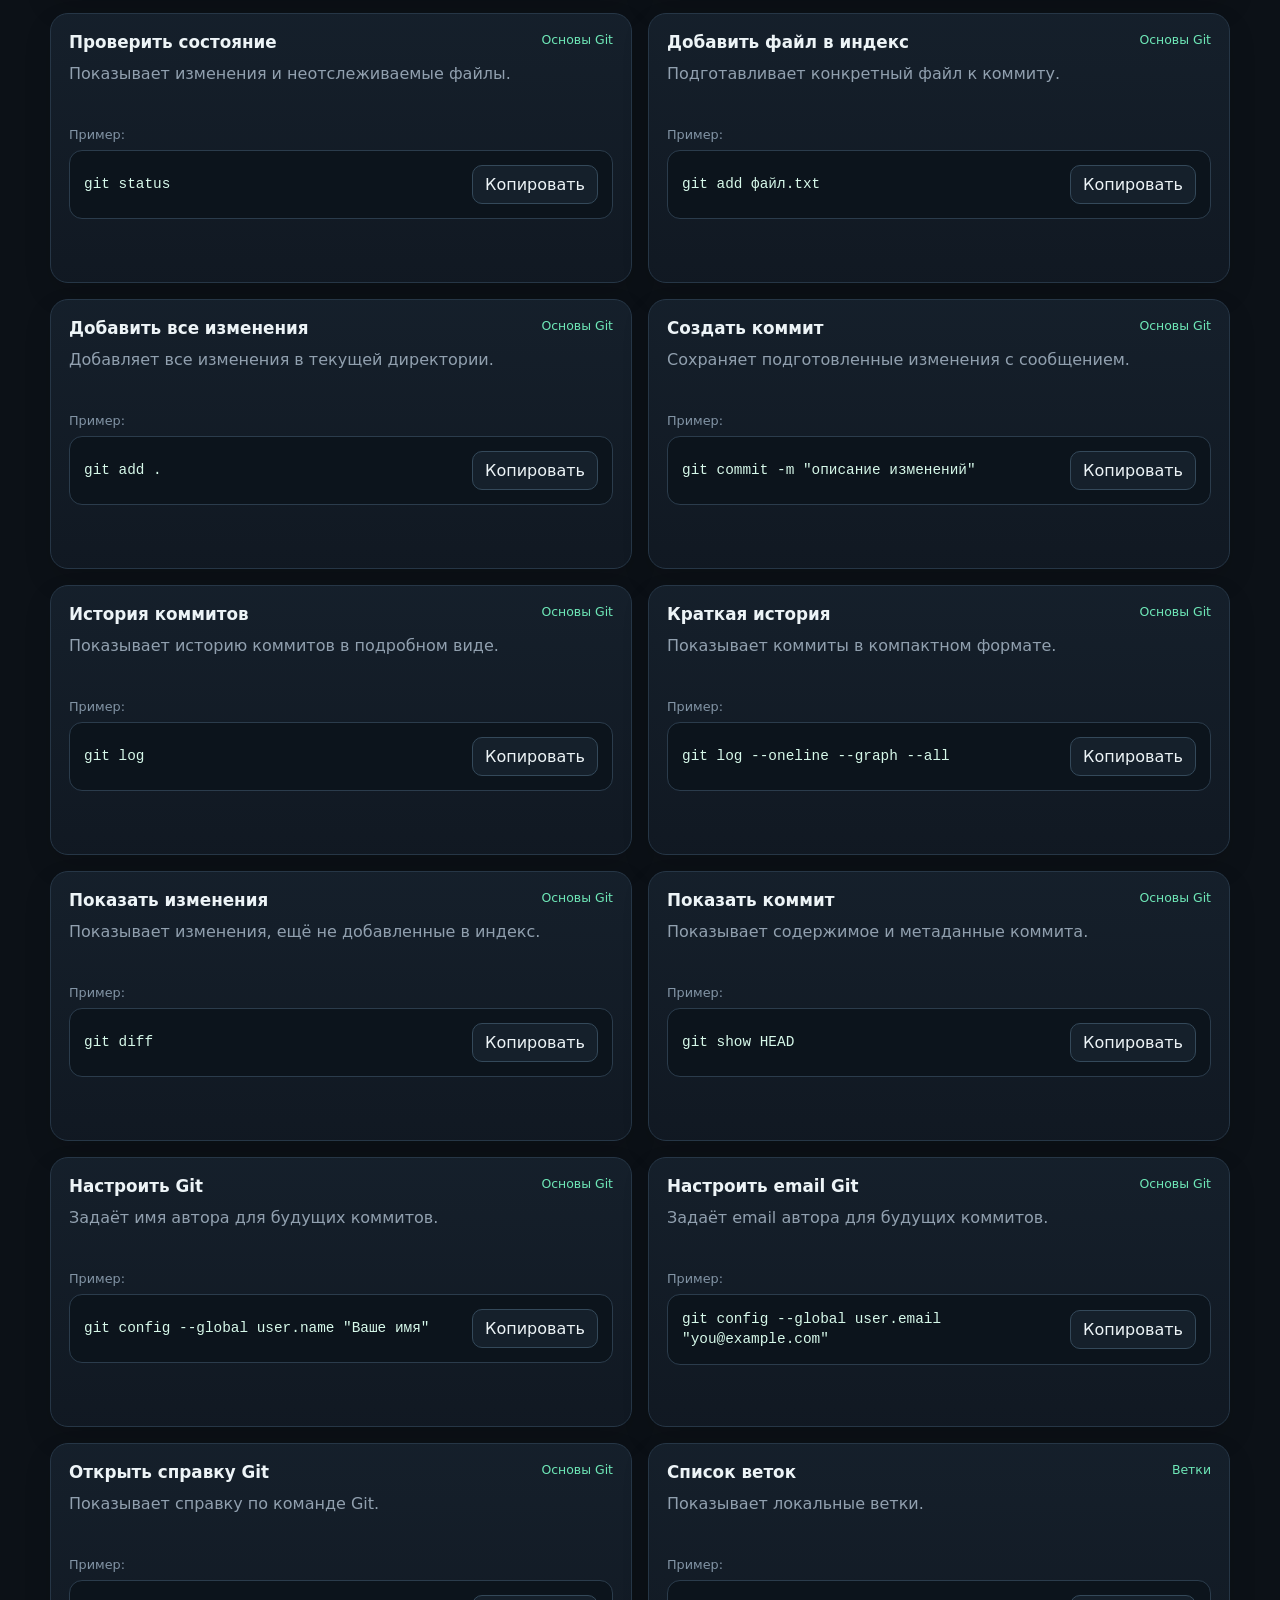
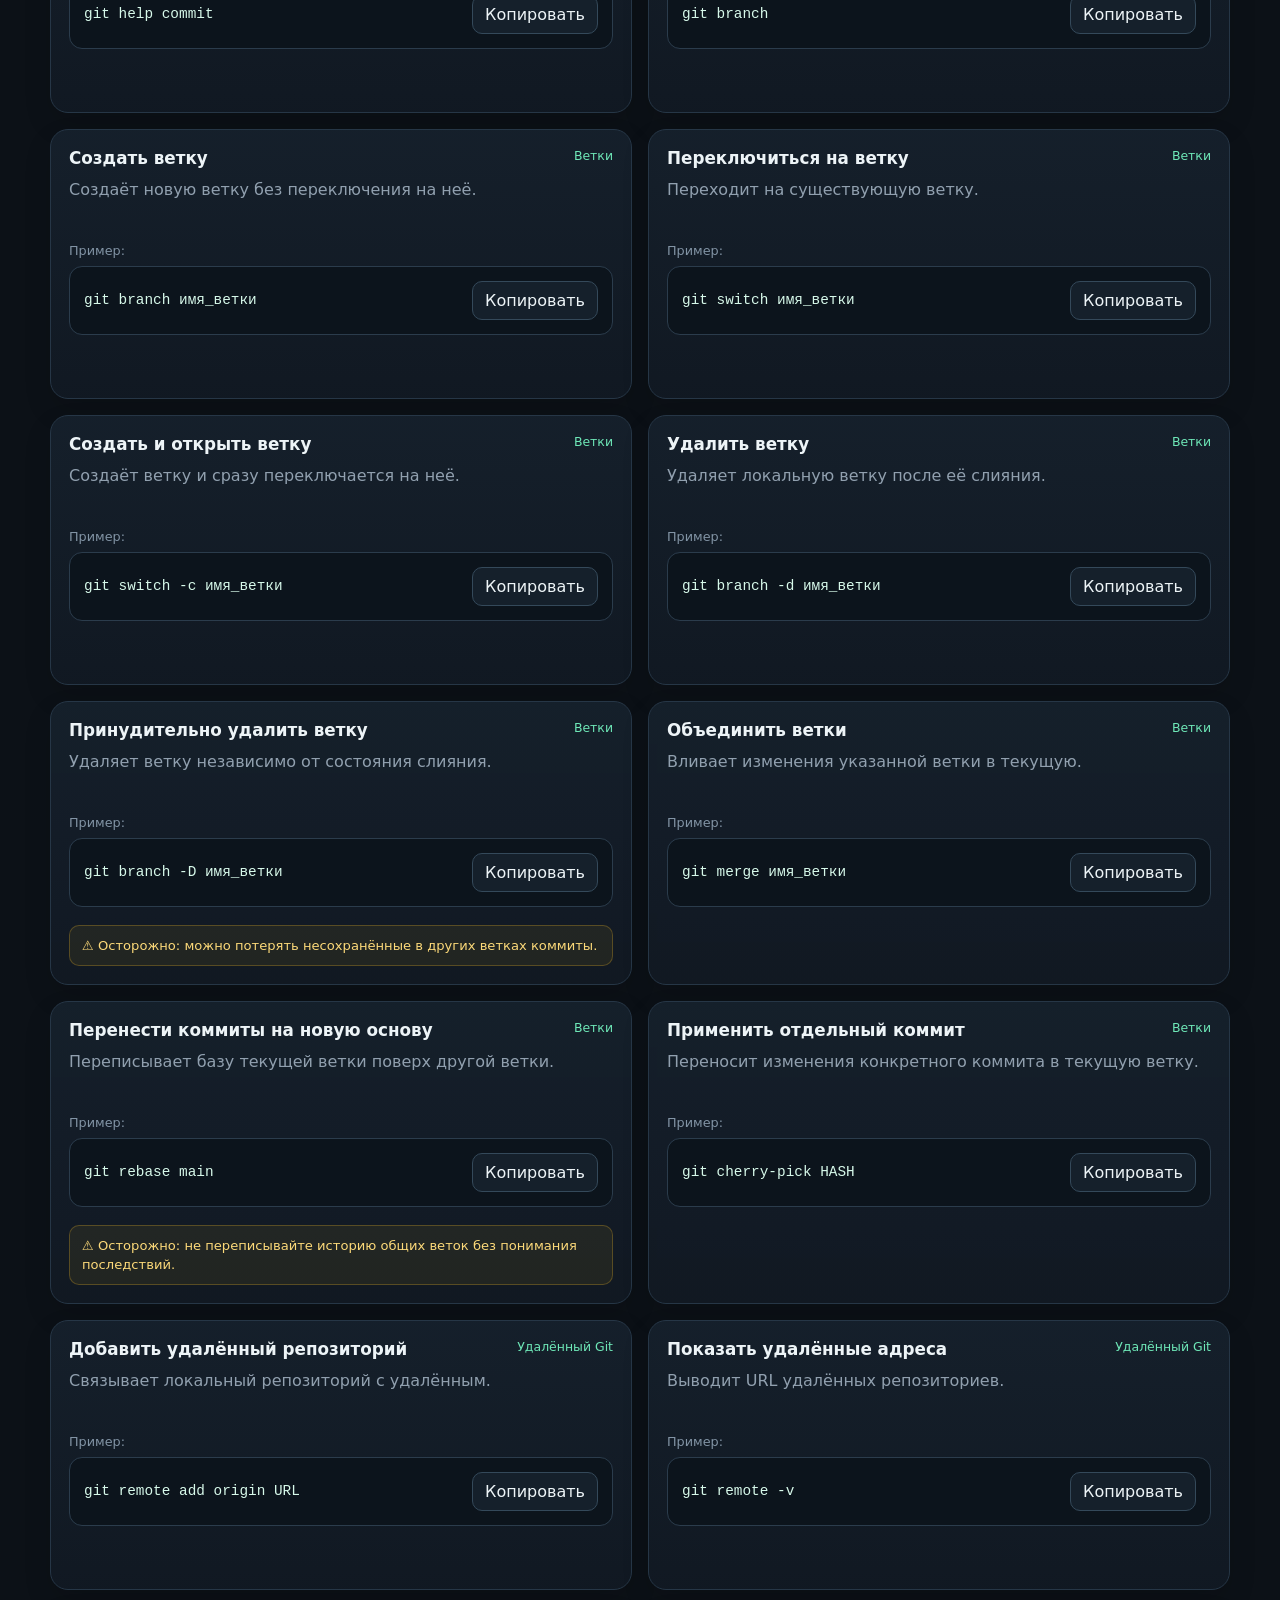
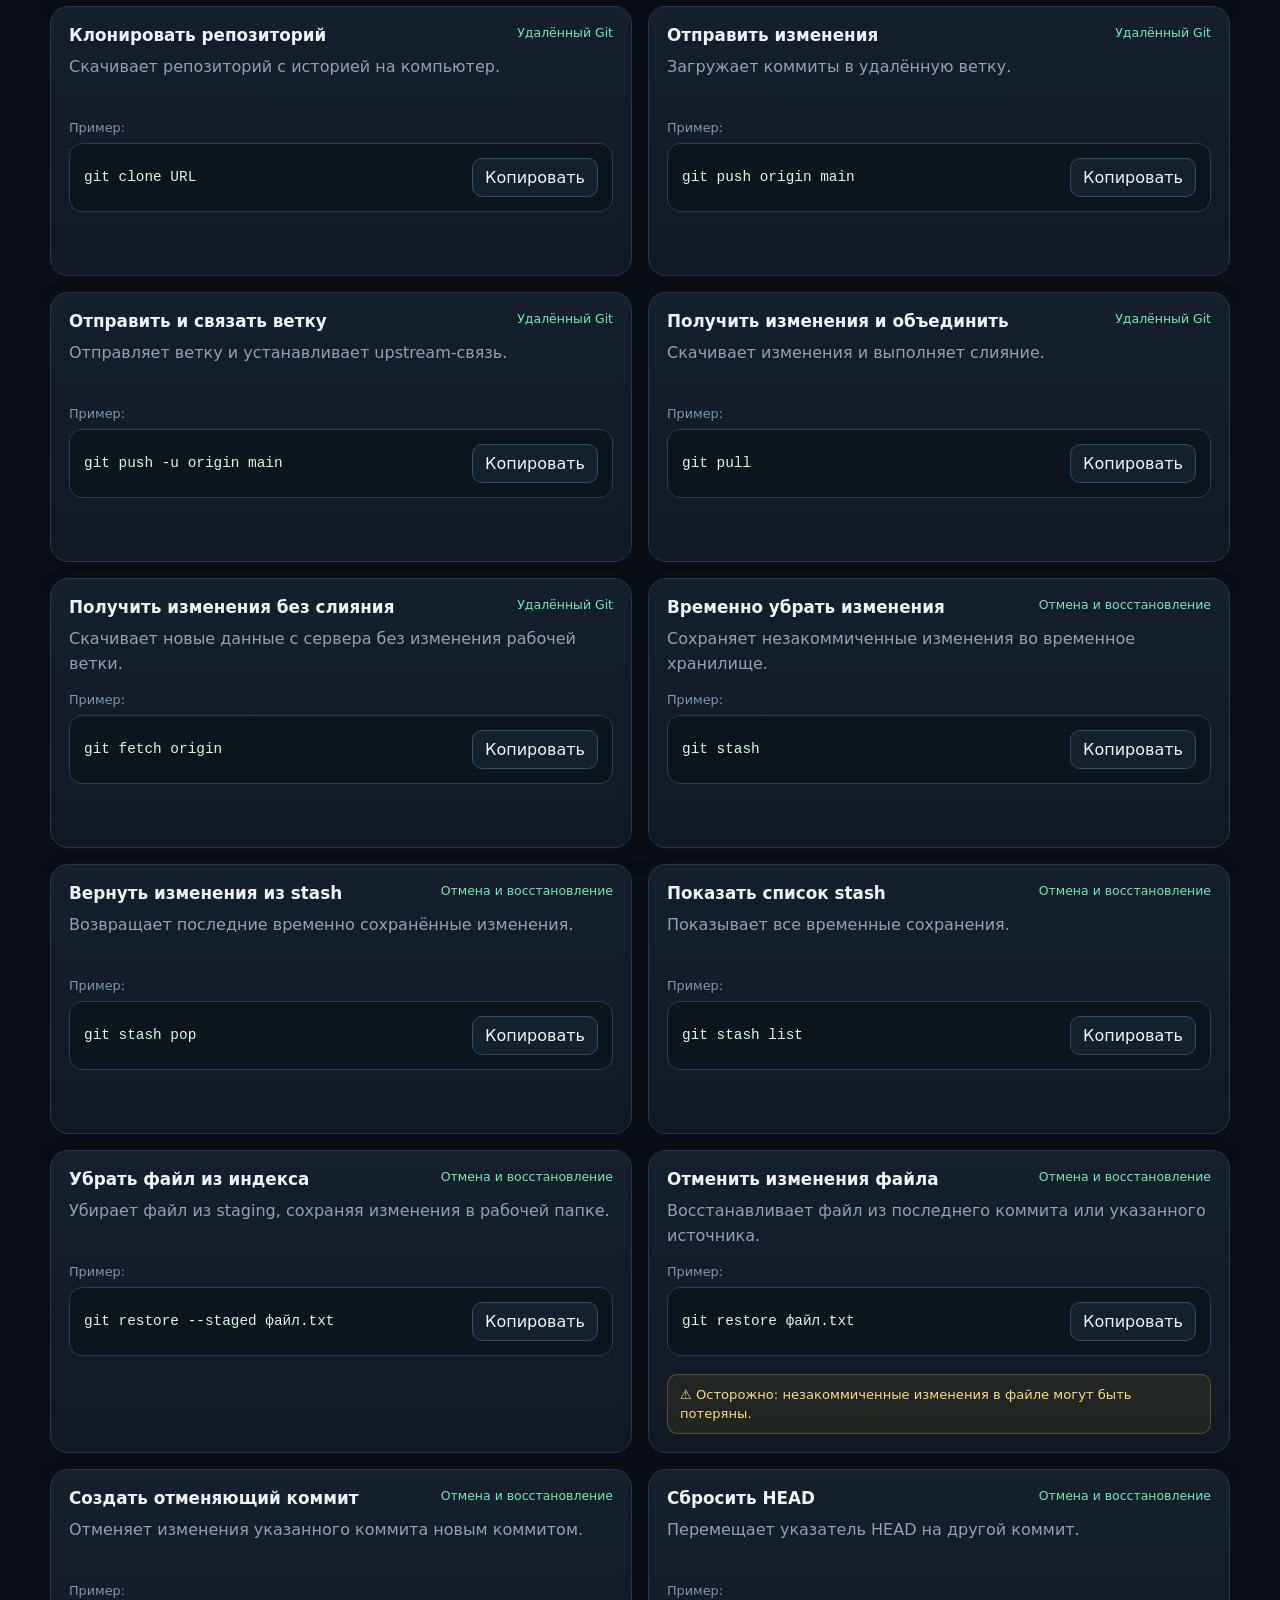
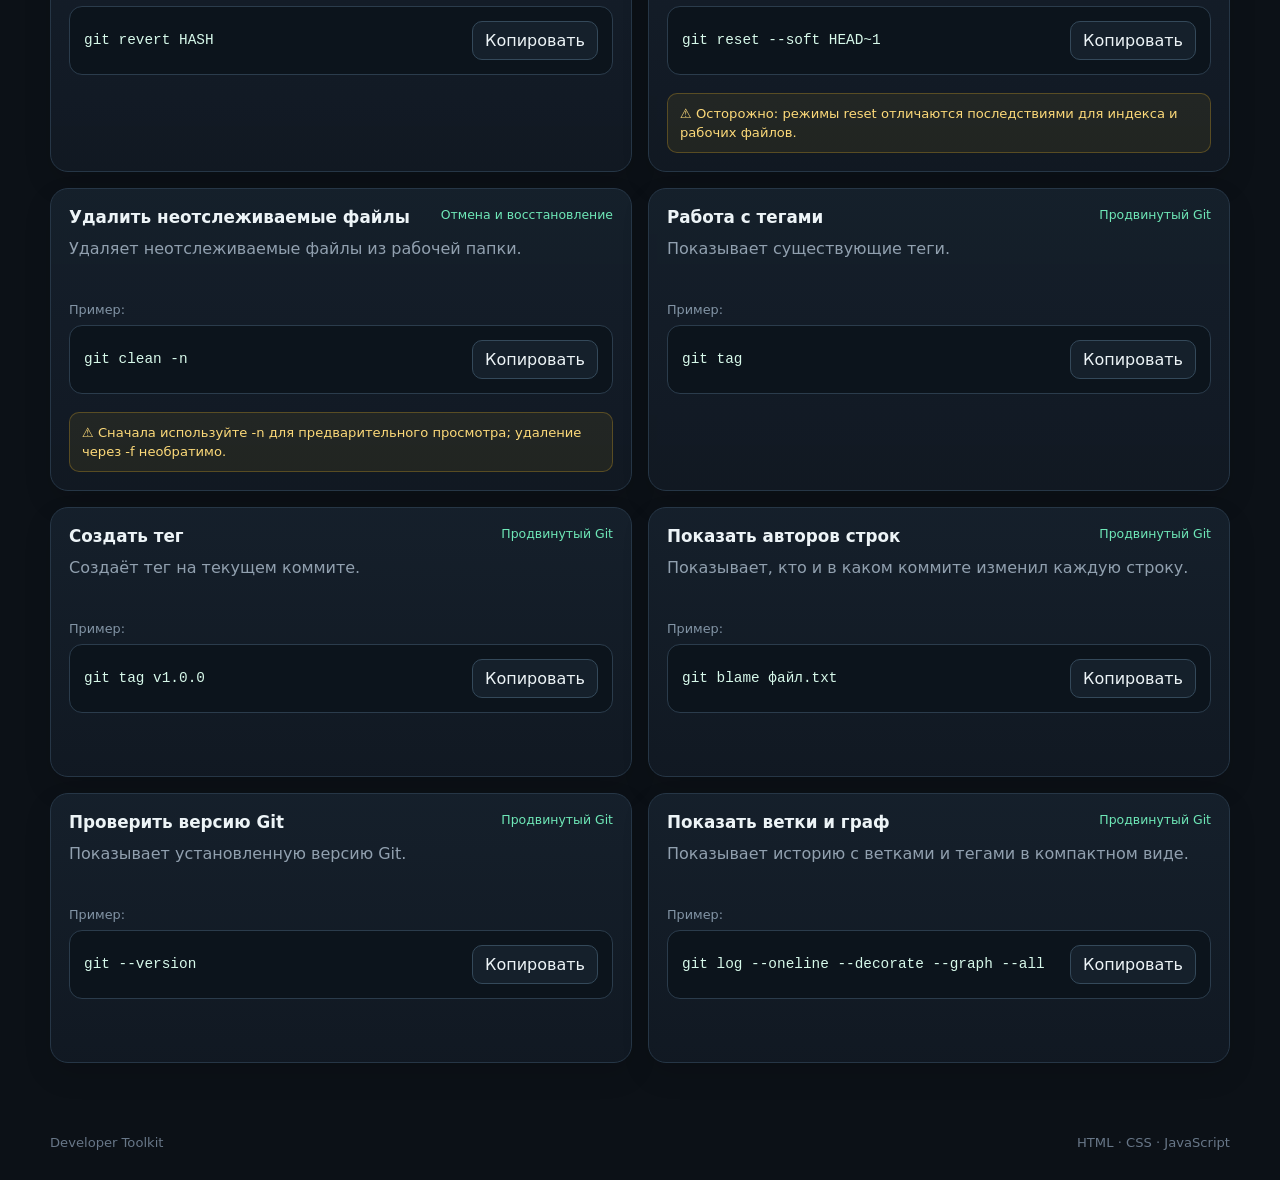
==== commit b9b8cc19: "rework" ====
--- a/index.html
+++ b/index.html
@@ -4,7 +4,7 @@
   <meta charset="UTF-8">
   <meta name="viewport" content="width=device-width, initial-scale=1.0">
   <meta name="description" content="Developer Toolkit — Git Bash, Visual Studio и Visual Studio Code для Python и C++.">
-  <title>Developer Toolkit — Git Bash</title>
+  <title>Olya study kit — Git Bash</title>
   <link rel="stylesheet" href="styles.css">
 </head>
 <body>
@@ -14,8 +14,8 @@
         <div class="brand">
           <div class="brand__icon">$</div>
           <div>
-            <span class="eyebrow">DEVELOPER TOOLKIT</span>
-            <h1>Git Bash Cheatsheet</h1>
+            <span class="eyebrow">Olya study kit</span>
+            <h1>Git Bash</h1>
           </div>
         </div>
         <p class="hero__text">Команды Git Bash и Git в одном месте. Поиск, категории, примеры и быстрый доступ к нужным командам.</p>
